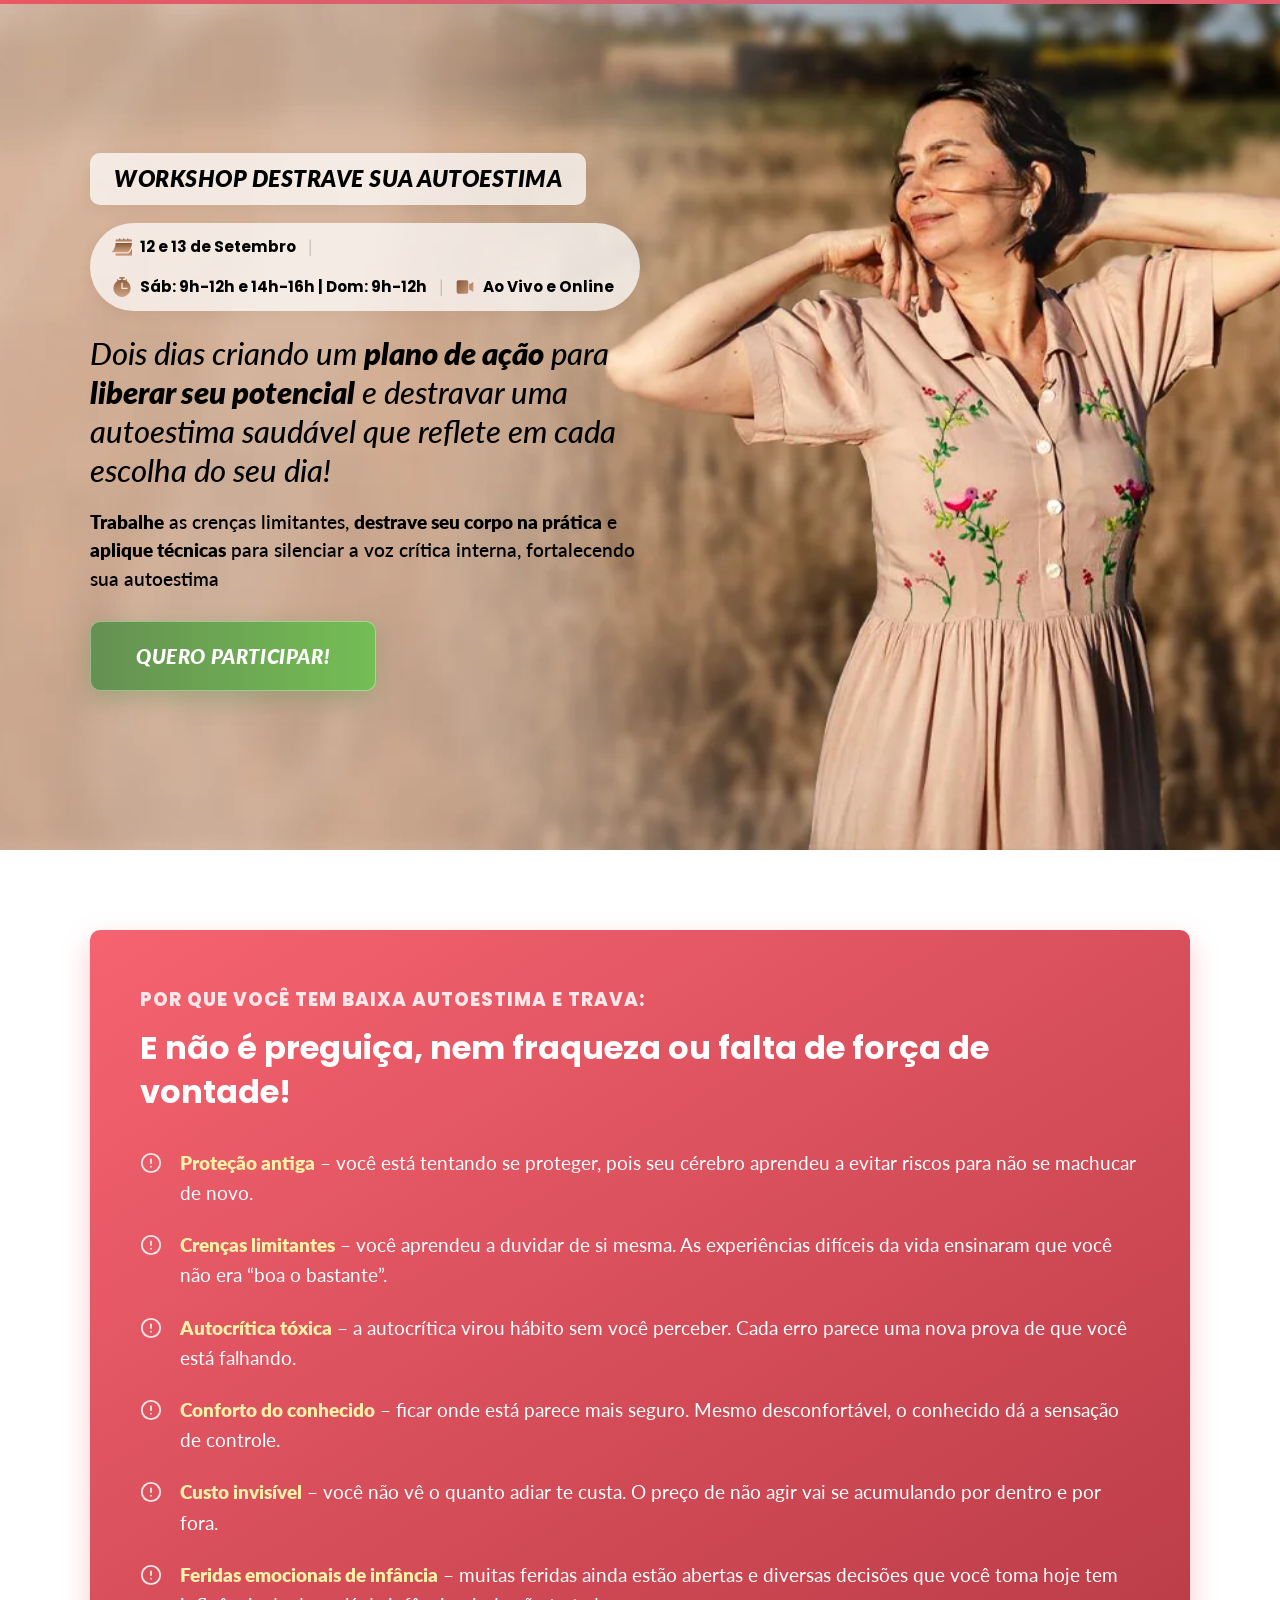
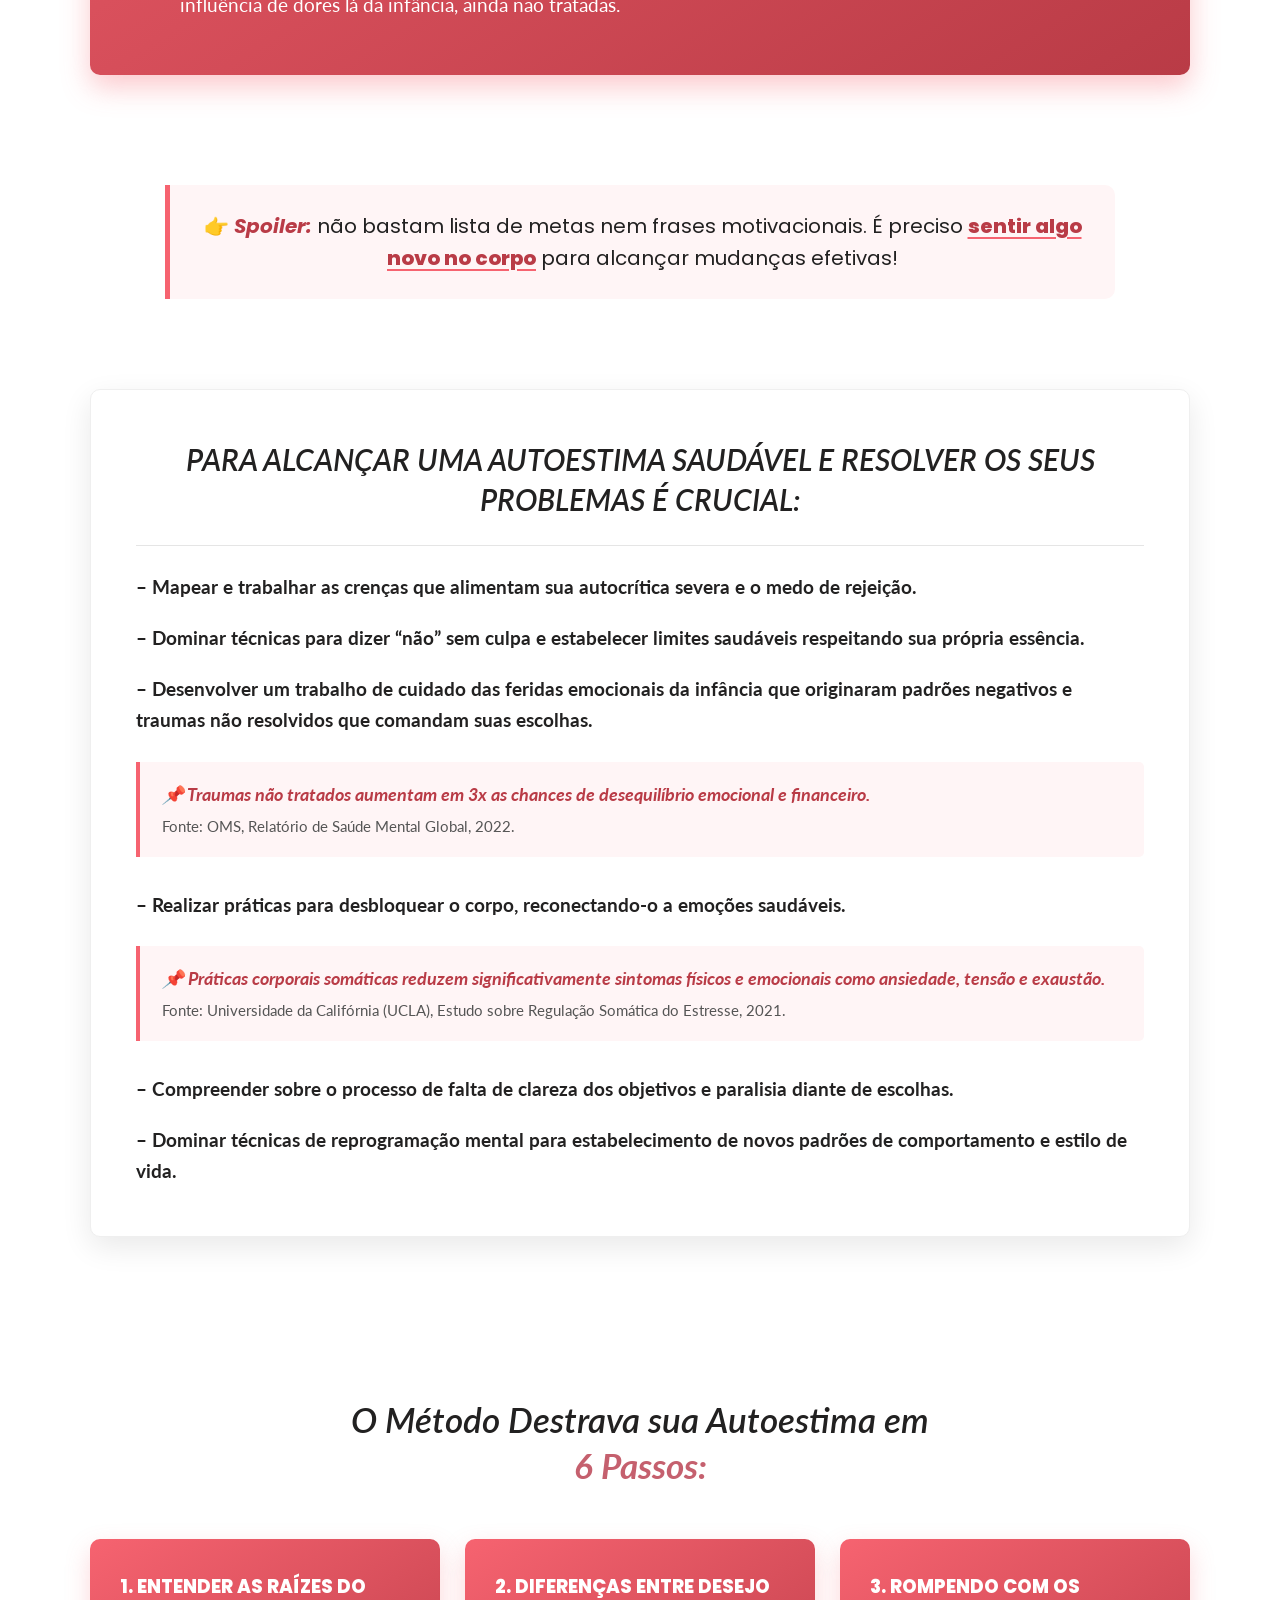
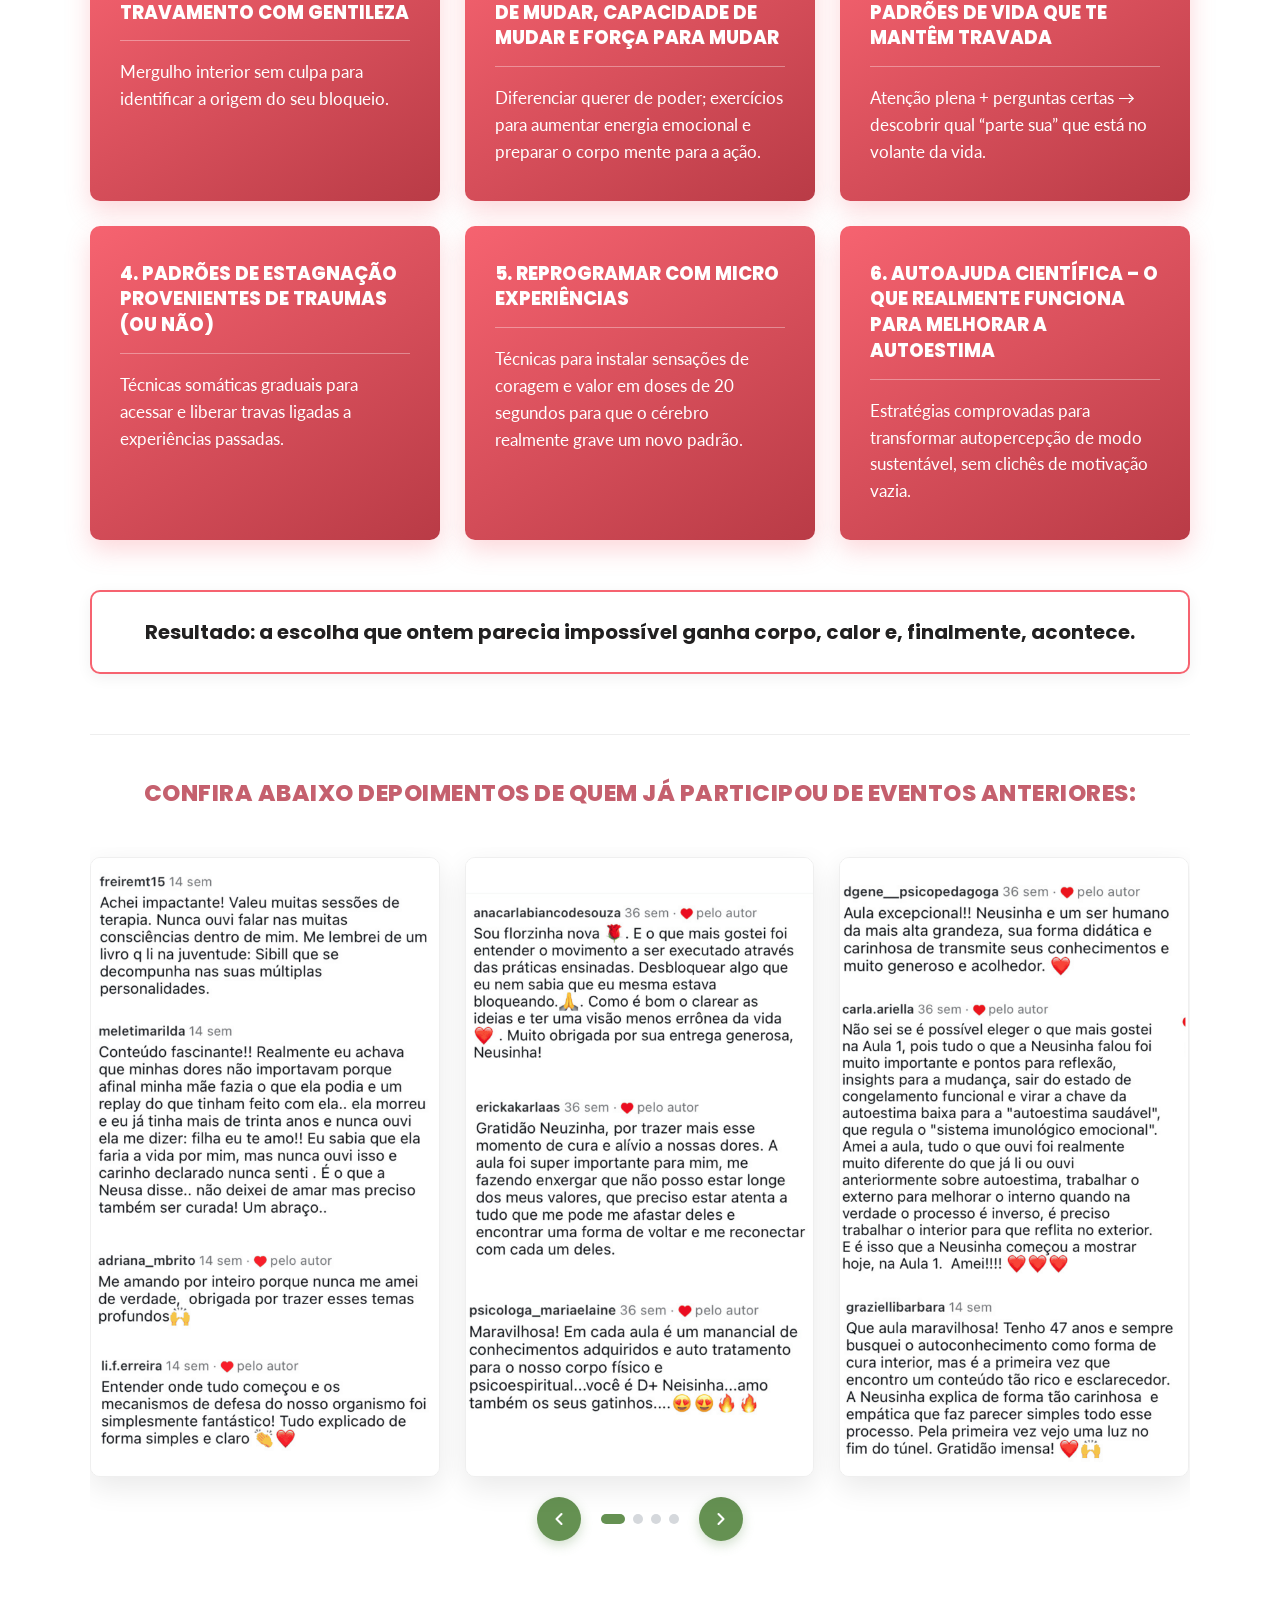
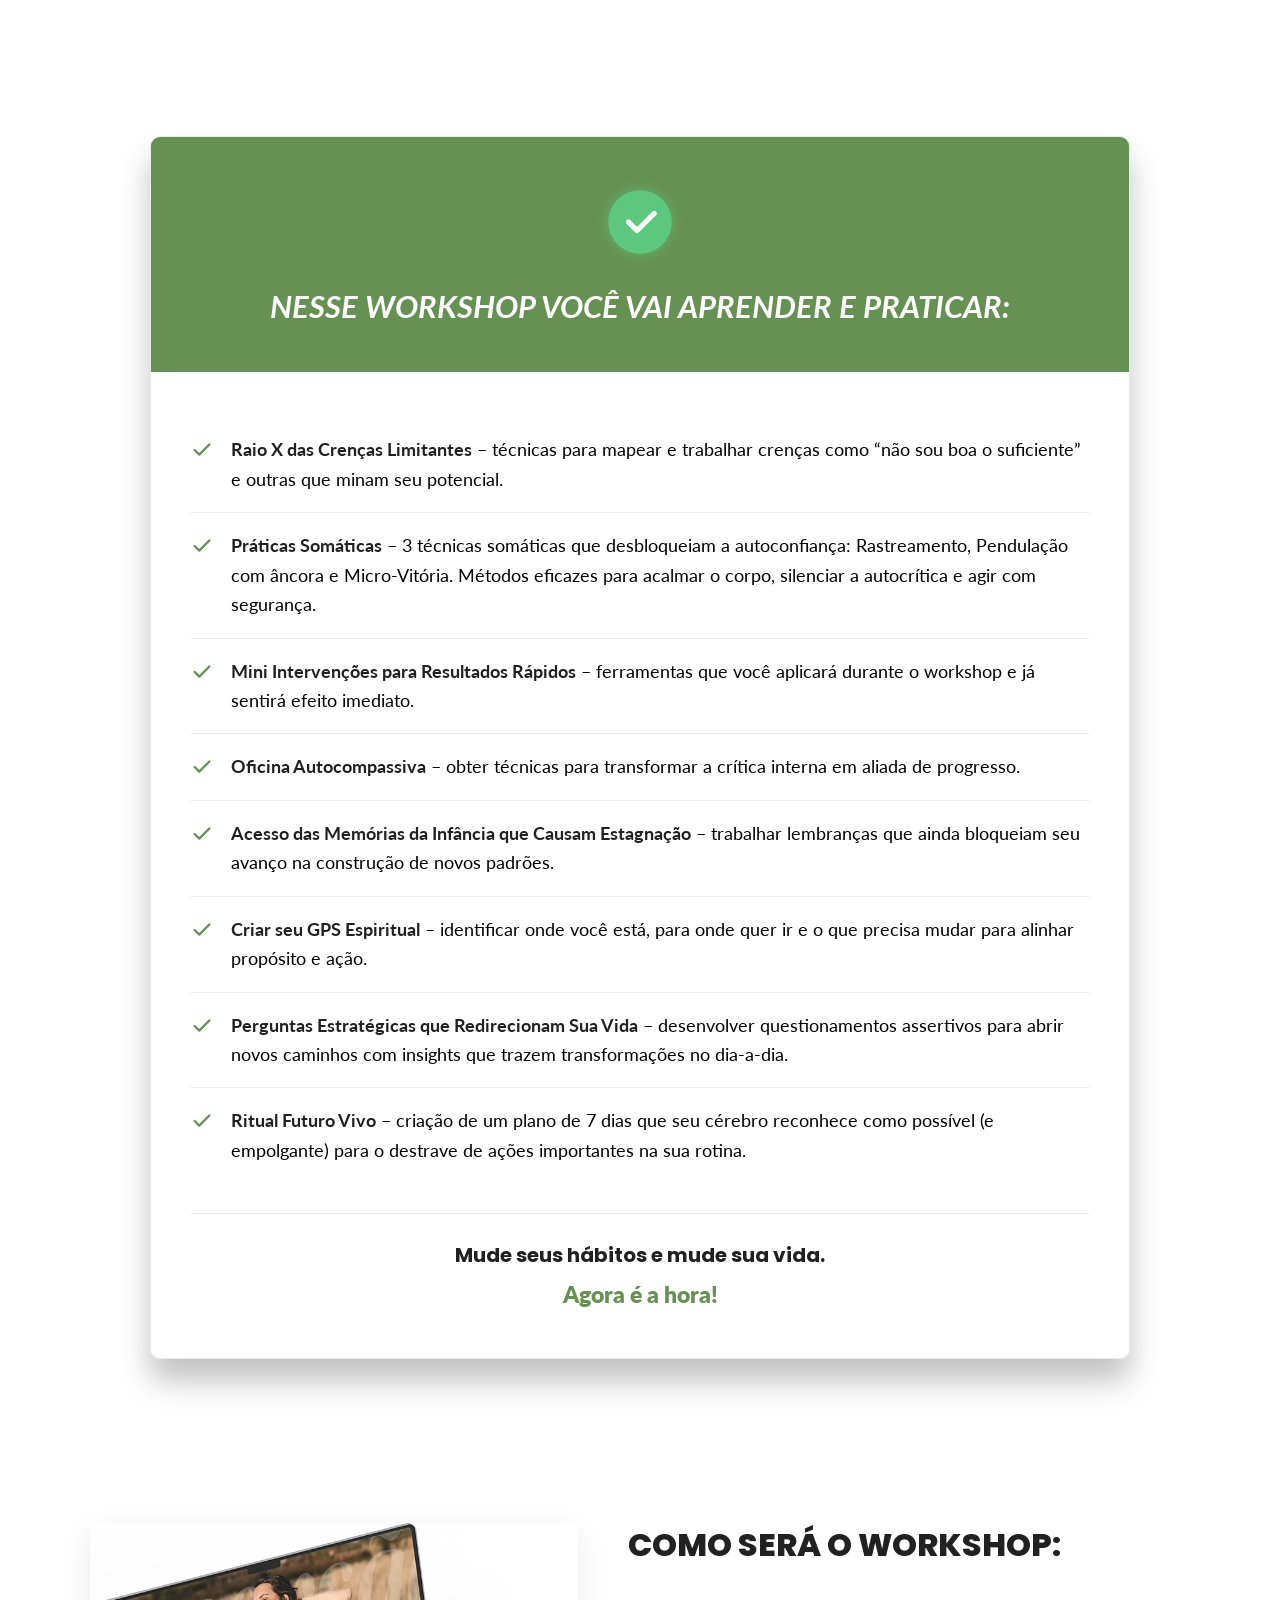
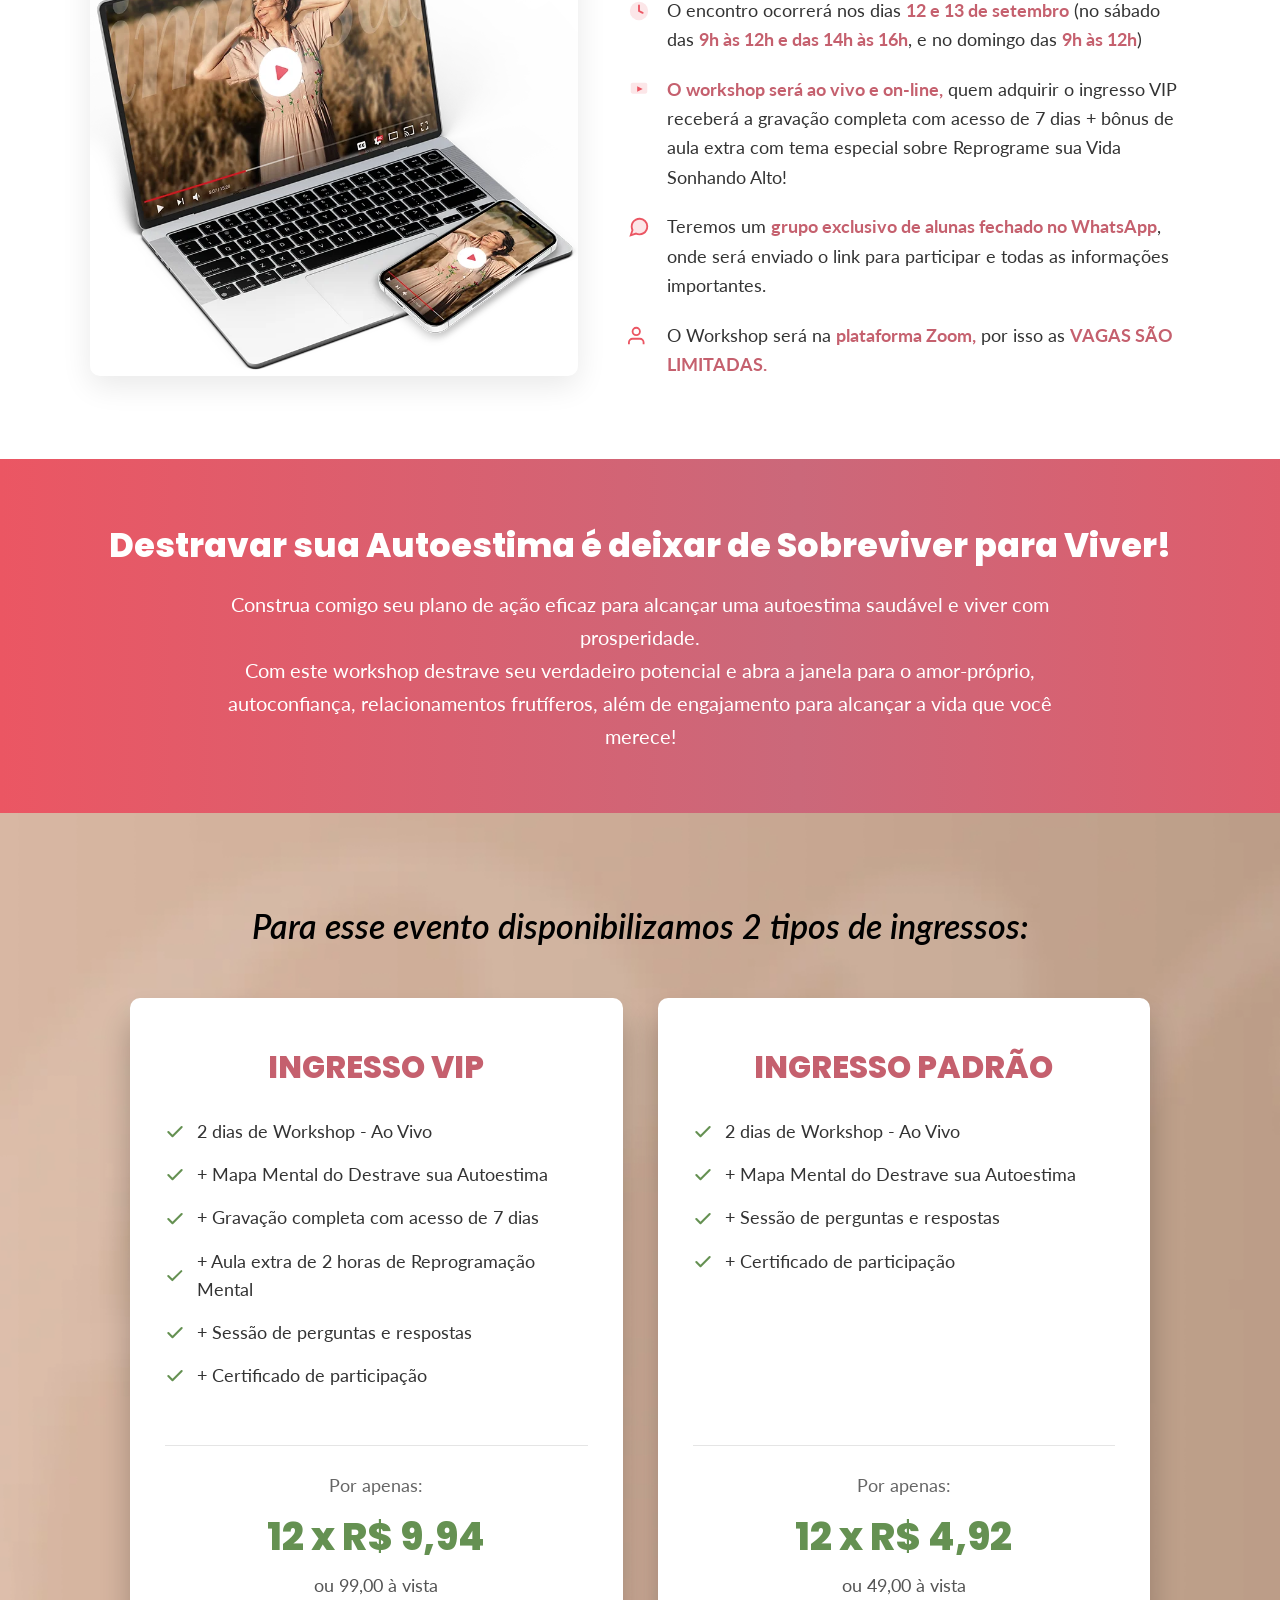
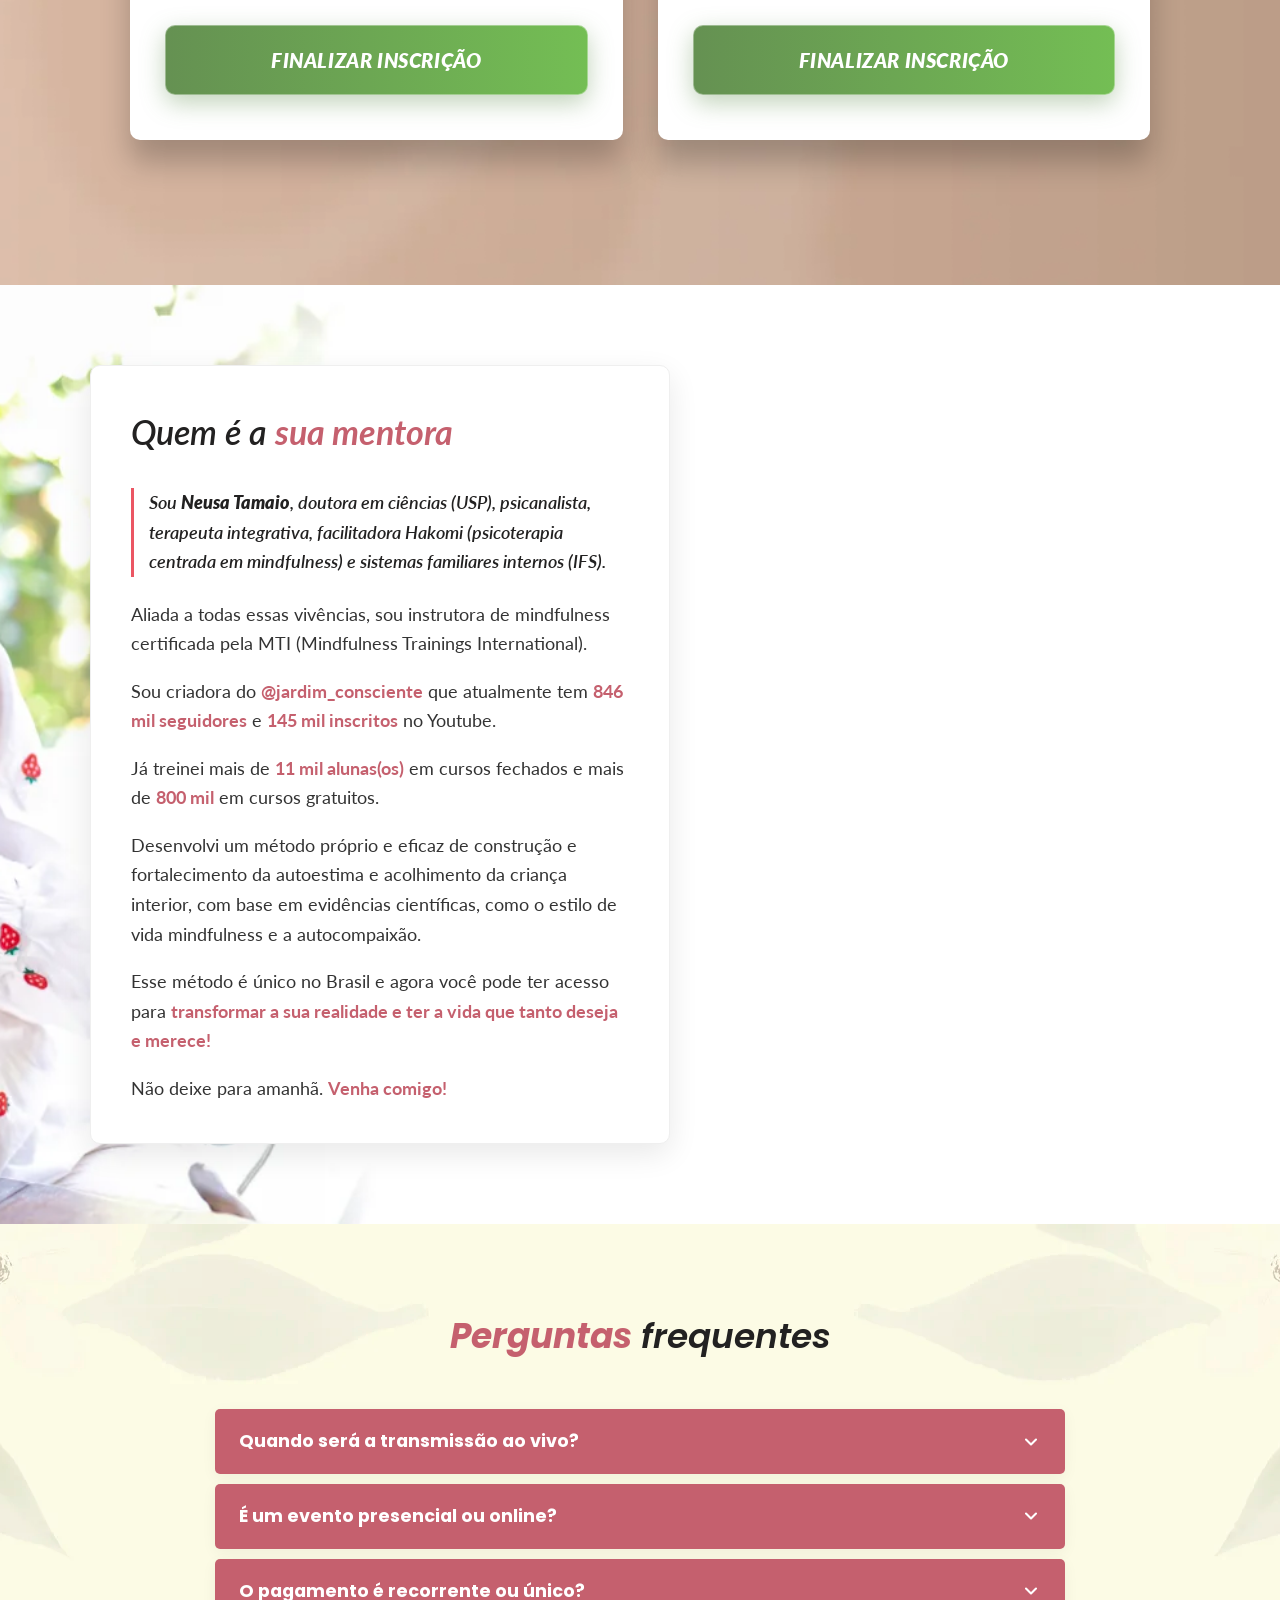
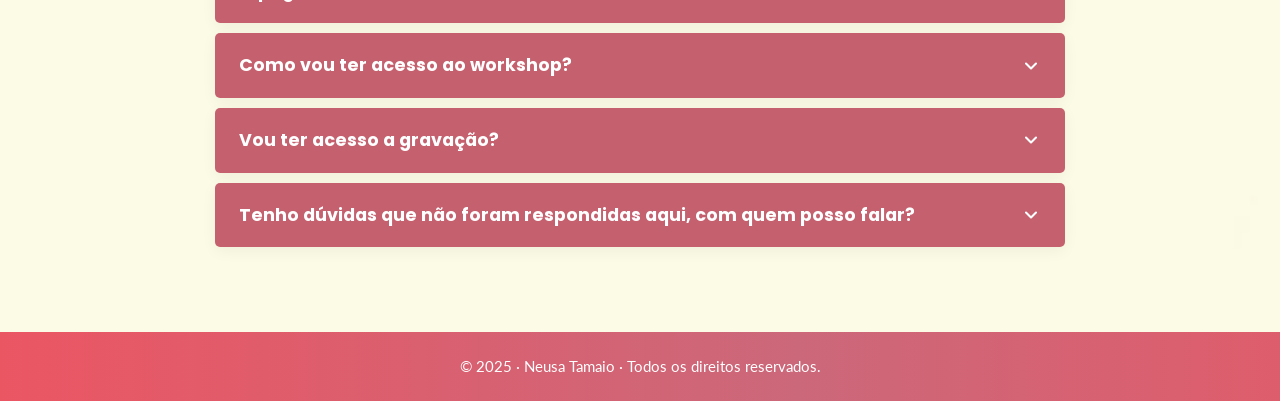
==== index.html @ 4772cbfc "feat: landing page workshop destrave sua autoestima" ====
<!DOCTYPE html>
<html lang="pt-BR">
<head>
  <meta charset="UTF-8">
  <meta name="viewport" content="width=device-width, initial-scale=1.0">
  <title>Workshop Destrave sua Autoestima</title>
  <meta name="description" content="Trabalhe as crenças limitantes, faça práticas para destravar o corpo e acesse técnicas para silenciar a voz crítica interna, substituindo o “não sou boa o suficiente” pelo seu verdadeiro potencial!">
  <link rel="canonical" href="https://jardimconsciente.com.br/workshop-destrave-sua-autoestima/">
  
  <!-- Open Graph / Facebook -->
  <meta property="og:locale" content="pt_BR">
  <meta property="og:type" content="website">
  <meta property="og:title" content="Workshop Destrave sua Autoestima">
  <meta property="og:description" content="Trabalhe as crenças limitantes, faça práticas para destravar o corpo e acesse técnicas para silenciar a voz crítica interna, substituindo o “não sou boa o suficiente” pelo seu verdadeiro potencial!">
  <meta property="og:image" content="images/LOGO-IMERSAO-CRIANCA-INTERIOR-EDUZZ-1920-x-1080-px.png">
  <meta property="og:url" content="https://jardimconsciente.com.br/workshop-destrave-sua-autoestima/">
  <meta property="og:site_name" content="Jardim Consciente">

  <!-- Favicon -->
  <link rel="icon" href="images/fav-jardim-consciente.png" sizes="32x32">
  <link rel="apple-touch-icon" href="images/fav-jardim-consciente.png">

  <!-- Google Fonts -->
  <link rel="preconnect" href="https://fonts.googleapis.com">
  <link rel="preconnect" href="https://fonts.gstatic.com" crossorigin>
  <link href="https://fonts.googleapis.com/css2?family=Lato:ital,wght@0,300;0,400;0,700;0,900;1,400;1,600;1,700;1,800&family=Poppins:ital,wght@0,400;0,500;0,600;0,700;0,800;1,600;1,700&display=swap" rel="stylesheet">

  <!-- Stylesheet -->
  <link rel="stylesheet" href="css/style.css">
</head>
<body>

  <!-- =========================================================================
       SECTION 1: HERO SECTION
       ========================================================================= -->
  <header class="hero-section" id="topo">
    <div class="container">
      <div class="hero-content">
        <!-- Tag Box Top -->
        <div class="hero-tag-box">
          <h2 class="hero-tag-text">WORKSHOP DESTRAVE SUA AUTOESTIMA</h2>
        </div>
        
        <!-- Date / Time / Live Capsule -->
        <div class="hero-meta-capsule">
          <div class="hero-meta-item">
            <span class="meta-icon" aria-hidden="true">
              <svg xmlns="http://www.w3.org/2000/svg" width="20" height="20" viewBox="0 0 113 100" fill="none"><path d="M3.65578 79.8758H89.6783C90.4498 79.8758 91.1955 79.6059 91.7869 79.1139C92.6131 78.422 111.461 62.2083 112.61 27.209H20.2234C19.0786 58.9789 1.72093 73.9117 1.54055 74.0607C0.483042 74.9543 0.0939656 76.4139 0.569723 77.7125C1.04219 79.0079 2.27349 79.8758 3.65578 79.8758Z" fill="url(#paint0_linear_hero1)"></path><path d="M109.417 7.44663H92.9586V4.15496C92.9586 2.31162 91.5103 0.863281 89.6669 0.863281C87.8236 0.863281 86.3752 2.31162 86.3752 4.15496V7.44663H69.6974V4.15496C69.6974 2.31162 68.2491 0.863281 66.4057 0.863281C64.5624 0.863281 63.1141 2.31162 63.1141 4.15496V7.44663H46.6557V4.15496C46.6557 2.31162 45.2073 0.863281 43.364 0.863281C41.5207 0.863281 40.0723 2.31162 40.0723 4.15496V7.44663H23.6139C21.7706 7.44663 20.3223 8.89497 20.3223 10.7383V20.6133H112.709V10.7383C112.709 8.89497 111.26 7.44663 109.417 7.44663Z" fill="url(#paint1_linear_hero1)"></path><path d="M96.0027 84.157C94.2154 85.6452 91.9718 86.4554 89.6669 86.4554H20.3223V96.3305C20.3223 98.1499 21.7945 99.6221 23.6139 99.6221H109.417C111.236 99.6221 112.709 98.1499 112.709 96.3305V59.4316C106.362 75.0015 97.5064 82.8984 96.0027 84.157Z" fill="url(#paint2_linear_hero1)"></path><defs><linearGradient id="paint0_linear_hero1" x1="56.4895" y1="27.209" x2="56.4895" y2="79.8758" gradientUnits="userSpaceOnUse"><stop stop-color="#865533"></stop><stop offset="1" stop-color="#D2A383"></stop></linearGradient><linearGradient id="paint1_linear_hero1" x1="66.5155" y1="0.863281" x2="66.5155" y2="20.6133" gradientUnits="userSpaceOnUse"><stop stop-color="#865533"></stop><stop offset="1" stop-color="#D2A383"></stop></linearGradient><linearGradient id="paint2_linear_hero1" x1="66.5155" y1="59.4316" x2="66.5155" y2="99.6221" gradientUnits="userSpaceOnUse"><stop stop-color="#865533"></stop><stop offset="1" stop-color="#D2A383"></stop></linearGradient></defs></svg>
            </span>
            <span>12 e 13 de Setembro</span>
          </div>

          <span class="hero-meta-divider">|</span>

          <div class="hero-meta-item">
            <span class="meta-icon" aria-hidden="true">
              <svg xmlns="http://www.w3.org/2000/svg" width="20" height="20" viewBox="0 0 113 131" fill="none"><path d="M86.3177 26.4651L90.3667 18.7416L82.8107 14.7802L78.7648 22.4972C73.1858 20.0899 67.1406 18.5588 60.8004 18.0827V9.39084H74.5272V0.859375H38.542V9.39084H52.2689V18.0824C45.9286 18.5585 39.8832 20.0899 34.3042 22.4969L30.2586 14.7799L22.7025 18.7413L26.7518 26.4651C10.9069 36.3952 0.369141 54.0095 0.369141 74.0878C0.369141 105.107 25.5154 130.253 56.5346 130.253C87.5539 130.253 112.7 105.107 112.7 74.0878C112.7 54.0093 102.162 36.3952 86.3177 26.4651ZM92.7933 78.3535H52.2689V37.8291H60.8004V69.822H92.7933V78.3535Z" fill="url(#paint0_linear_hero2)"></path><defs><linearGradient id="paint0_linear_hero2" x1="56.5346" y1="0.859375" x2="56.5346" y2="130.253" gradientUnits="userSpaceOnUse"><stop stop-color="#865533"></stop><stop offset="1" stop-color="#D2A383"></stop></linearGradient></defs></svg>
            </span>
            <span>Sáb: 9h-12h e 14h-16h | Dom: 9h-12h</span>
          </div>

          <span class="hero-meta-divider">|</span>

          <div class="hero-meta-item">
            <span class="meta-icon" aria-hidden="true">
              <svg width="20" height="20" viewBox="0 0 24 24" fill="none" xmlns="http://www.w3.org/2000/svg">
                <rect x="2" y="4" width="14" height="16" rx="2" fill="url(#paint_cam)" />
                <polygon points="17 9 22 6 22 18 17 15" fill="url(#paint_cam)" />
                <defs>
                  <linearGradient id="paint_cam" x1="2" y1="4" x2="22" y2="20" gradientUnits="userSpaceOnUse">
                    <stop stop-color="#865533"/>
                    <stop offset="1" stop-color="#D2A383"/>
                  </linearGradient>
                </defs>
              </svg>
            </span>
            <span>Ao Vivo e Online</span>
          </div>
        </div>

        <!-- Headline -->
        <h1 class="hero-headline">
          <em>Dois dias criando um <strong>plano de ação</strong> para <strong>liberar seu potencial</strong> e destravar uma autoestima saudável que reflete em cada escolha do seu dia!</em>
        </h1>

        <!-- Subheadline -->
        <p class="hero-subheadline">
          <strong>Trabalhe</strong> as crenças limitantes, <strong>destrave seu corpo na prática</strong> e <strong>aplique técnicas</strong> para silenciar a voz crítica interna, fortalecendo sua autoestima
        </p>

        <!-- CTA Button -->
        <div class="hero-cta-wrapper">
          <a href="#comprar" class="btn-grad btn-pulse">QUERO PARTICIPAR!</a>
        </div>
      </div>
    </div>
  </header>

  <main>
    <!-- =========================================================================
         SECTION 2: POR QUE VOCÊ TEM BAIXA AUTOESTIMA E TRAVA
         ========================================================================= -->
    <section class="section-reasons">
      <div class="container">
        <div class="reasons-box">
          <div class="reasons-tag">POR QUE VOCÊ TEM BAIXA AUTOESTIMA E TRAVA:</div>
          <h2 class="reasons-title">E não é preguiça, nem fraqueza ou falta de força de vontade!</h2>
          
          <ul class="reasons-list">
            <li class="reasons-item">
              <span class="item-icon" aria-hidden="true">
                <svg width="22" height="22" viewBox="0 0 24 24" fill="none" xmlns="http://www.w3.org/2000/svg">
                  <circle cx="12" cy="12" r="10" stroke="#FFE6E9" stroke-width="2"/>
                  <path d="M12 8V12M12 16H12.01" stroke="#FFE6E9" stroke-width="2" stroke-linecap="round"/>
                </svg>
              </span>
              <p><strong>Proteção antiga</strong> – você está tentando se proteger, pois seu cérebro aprendeu a evitar riscos para não se machucar de novo.</p>
            </li>
            <li class="reasons-item">
              <span class="item-icon" aria-hidden="true">
                <svg width="22" height="22" viewBox="0 0 24 24" fill="none" xmlns="http://www.w3.org/2000/svg">
                  <circle cx="12" cy="12" r="10" stroke="#FFE6E9" stroke-width="2"/>
                  <path d="M12 8V12M12 16H12.01" stroke="#FFE6E9" stroke-width="2" stroke-linecap="round"/>
                </svg>
              </span>
              <p><strong>Crenças limitantes</strong> – você aprendeu a duvidar de si mesma. As experiências difíceis da vida ensinaram que você não era “boa o bastante”.</p>
            </li>
            <li class="reasons-item">
              <span class="item-icon" aria-hidden="true">
                <svg width="22" height="22" viewBox="0 0 24 24" fill="none" xmlns="http://www.w3.org/2000/svg">
                  <circle cx="12" cy="12" r="10" stroke="#FFE6E9" stroke-width="2"/>
                  <path d="M12 8V12M12 16H12.01" stroke="#FFE6E9" stroke-width="2" stroke-linecap="round"/>
                </svg>
              </span>
              <p><strong>Autocrítica tóxica</strong> – a autocrítica virou hábito sem você perceber. Cada erro parece uma nova prova de que você está falhando.</p>
            </li>
            <li class="reasons-item">
              <span class="item-icon" aria-hidden="true">
                <svg width="22" height="22" viewBox="0 0 24 24" fill="none" xmlns="http://www.w3.org/2000/svg">
                  <circle cx="12" cy="12" r="10" stroke="#FFE6E9" stroke-width="2"/>
                  <path d="M12 8V12M12 16H12.01" stroke="#FFE6E9" stroke-width="2" stroke-linecap="round"/>
                </svg>
              </span>
              <p><strong>Conforto do conhecido</strong> – ficar onde está parece mais seguro. Mesmo desconfortável, o conhecido dá a sensação de controle.</p>
            </li>
            <li class="reasons-item">
              <span class="item-icon" aria-hidden="true">
                <svg width="22" height="22" viewBox="0 0 24 24" fill="none" xmlns="http://www.w3.org/2000/svg">
                  <circle cx="12" cy="12" r="10" stroke="#FFE6E9" stroke-width="2"/>
                  <path d="M12 8V12M12 16H12.01" stroke="#FFE6E9" stroke-width="2" stroke-linecap="round"/>
                </svg>
              </span>
              <p><strong>Custo invisível</strong> – você não vê o quanto adiar te custa. O preço de não agir vai se acumulando por dentro e por fora.</p>
            </li>
            <li class="reasons-item">
              <span class="item-icon" aria-hidden="true">
                <svg width="22" height="22" viewBox="0 0 24 24" fill="none" xmlns="http://www.w3.org/2000/svg">
                  <circle cx="12" cy="12" r="10" stroke="#FFE6E9" stroke-width="2"/>
                  <path d="M12 8V12M12 16H12.01" stroke="#FFE6E9" stroke-width="2" stroke-linecap="round"/>
                </svg>
              </span>
              <p><strong>Feridas emocionais de infância</strong> – muitas feridas ainda estão abertas e diversas decisões que você toma hoje tem influência de dores lá da infância, ainda não tratadas.</p>
            </li>
          </ul>
        </div>
      </div>
    </section>

    <!-- =========================================================================
         SECTION 3: SPOILER
         ========================================================================= -->
    <section class="section-spoiler">
      <div class="container">
        <div class="spoiler-box">
          <p class="spoiler-text">
            👉 <em>Spoiler:</em> não bastam lista de metas nem frases motivacionais. É preciso <strong>sentir algo novo no corpo</strong> para alcançar mudanças efetivas!
          </p>
        </div>
      </div>
    </section>

    <!-- =========================================================================
         SECTION 4: CRUCIAL PARA ALCANÇAR AUTOESTIMA SAUDÁVEL
         ========================================================================= -->
    <section class="section-crucial">
      <div class="container">
        <div class="crucial-box">
          <h2 class="crucial-title">PARA ALCANÇAR UMA AUTOESTIMA SAUDÁVEL E RESOLVER OS SEUS PROBLEMAS É CRUCIAL:</h2>
          <div class="divider"></div>

          <div class="crucial-content">
            <p><strong>– Mapear e trabalhar as crenças que alimentam sua autocrítica severa e o medo de rejeição.</strong></p>
            
            <p><strong>– Dominar técnicas para dizer “não” sem culpa e estabelecer limites saudáveis respeitando sua própria essência.</strong></p>
            
            <p><strong>– Desenvolver um trabalho de cuidado das feridas emocionais da infância que originaram padrões negativos e traumas não resolvidos que comandam suas escolhas.</strong></p>
            
            <div class="citation-card">
              <div class="quote">📌 Traumas não tratados aumentam em 3x as chances de desequilíbrio emocional e financeiro.</div>
              <div class="source">Fonte: OMS, Relatório de Saúde Mental Global, 2022.</div>
            </div>

            <p><strong>– Realizar práticas para desbloquear o corpo, reconectando-o a emoções saudáveis.</strong></p>
            
            <div class="citation-card">
              <div class="quote">📌 Práticas corporais somáticas reduzem significativamente sintomas físicos e emocionais como ansiedade, tensão e exaustão.</div>
              <div class="source">Fonte: Universidade da Califórnia (UCLA), Estudo sobre Regulação Somática do Estresse, 2021.</div>
            </div>

            <p><strong>– Compreender sobre o processo de falta de clareza dos objetivos e paralisia diante de escolhas.</strong></p>
            
            <p><strong>– Dominar técnicas de reprogramação mental para estabelecimento de novos padrões de comportamento e estilo de vida.</strong></p>
          </div>
        </div>
      </div>
    </section>

    <!-- =========================================================================
         SECTION 5: O MÉTODO EM 6 PASSOS & DEPOIMENTOS
         ========================================================================= -->
    <section class="section-method" id="metodo">
      <div class="container">
        <div class="section-header-centered">
          <h2 class="method-title">O Método Destrava sua Autoestima em <br><span>6 Passos:</span></h2>
        </div>

        <div class="steps-grid">
          <!-- Passo 1 -->
          <div class="step-card">
            <h3 class="step-card-title">1. ENTENDER AS RAÍZES DO TRAVAMENTO COM GENTILEZA</h3>
            <div class="step-card-divider"></div>
            <p class="step-card-desc">Mergulho interior sem culpa para identificar a origem do seu bloqueio.</p>
          </div>

          <!-- Passo 2 -->
          <div class="step-card">
            <h3 class="step-card-title">2. DIFERENÇAS ENTRE DESEJO DE MUDAR, CAPACIDADE DE MUDAR E FORÇA PARA MUDAR</h3>
            <div class="step-card-divider"></div>
            <p class="step-card-desc">Diferenciar querer de poder; exercícios para aumentar energia emocional e preparar o corpo mente para a ação.</p>
          </div>

          <!-- Passo 3 -->
          <div class="step-card">
            <h3 class="step-card-title">3. ROMPENDO COM OS PADRÕES DE VIDA QUE TE MANTÊM TRAVADA</h3>
            <div class="step-card-divider"></div>
            <p class="step-card-desc">Atenção plena + perguntas certas → descobrir qual “parte sua” que está no volante da vida.</p>
          </div>

          <!-- Passo 4 -->
          <div class="step-card">
            <h3 class="step-card-title">4. PADRÕES DE ESTAGNAÇÃO PROVENIENTES DE TRAUMAS (OU NÃO)</h3>
            <div class="step-card-divider"></div>
            <p class="step-card-desc">Técnicas somáticas graduais para acessar e liberar travas ligadas a experiências passadas.</p>
          </div>

          <!-- Passo 5 -->
          <div class="step-card">
            <h3 class="step-card-title">5. REPROGRAMAR COM MICRO EXPERIÊNCIAS</h3>
            <div class="step-card-divider"></div>
            <p class="step-card-desc">Técnicas para instalar sensações de coragem e valor em doses de 20 segundos para que o cérebro realmente grave um novo padrão.</p>
          </div>

          <!-- Passo 6 -->
          <div class="step-card">
            <h3 class="step-card-title">6. AUTOAJUDA CIENTÍFICA – O QUE REALMENTE FUNCIONA PARA MELHORAR A AUTOESTIMA</h3>
            <div class="step-card-divider"></div>
            <p class="step-card-desc">Estratégias comprovadas para transformar autopercepção de modo sustentável, sem clichês de motivação vazia.</p>
          </div>
        </div>

        <div class="method-result-box">
          Resultado: a escolha que ontem parecia impossível ganha corpo, calor e, finalmente, acontece.
        </div>

        <!-- Carrossel de Depoimentos -->
        <div class="testimonials-wrapper">
          <h3 class="testimonials-title">CONFIRA ABAIXO DEPOIMENTOS DE QUEM JÁ PARTICIPOU DE EVENTOS ANTERIORES:</h3>
          
          <div class="carousel-container">
            <div class="carousel-track">
              <div class="carousel-slide">
                <img src="images/5.png" alt="Depoimento 1" loading="lazy">
              </div>
              <div class="carousel-slide">
                <img src="images/2.png" alt="Depoimento 2" loading="lazy">
              </div>
              <div class="carousel-slide">
                <img src="images/4.png" alt="Depoimento 3" loading="lazy">
              </div>
              <div class="carousel-slide">
                <img src="images/1.png" alt="Depoimento 4" loading="lazy">
              </div>
              <div class="carousel-slide">
                <img src="images/6.png" alt="Depoimento 5" loading="lazy">
              </div>
              <div class="carousel-slide">
                <img src="images/3.png" alt="Depoimento 6" loading="lazy">
              </div>
            </div>

            <div class="carousel-controls">
              <button class="carousel-btn carousel-btn-prev" aria-label="Anterior">
                <svg width="20" height="20" viewBox="0 0 24 24" fill="none" stroke="currentColor" stroke-width="2.5" stroke-linecap="round" stroke-linejoin="round"><polyline points="15 18 9 12 15 6"></polyline></svg>
              </button>
              <div class="carousel-dots"></div>
              <button class="carousel-btn carousel-btn-next" aria-label="Próximo">
                <svg width="20" height="20" viewBox="0 0 24 24" fill="none" stroke="currentColor" stroke-width="2.5" stroke-linecap="round" stroke-linejoin="round"><polyline points="9 18 15 12 9 6"></polyline></svg>
              </button>
            </div>
          </div>
        </div>
      </div>
    </section>

    <!-- =========================================================================
         SECTION 6: NESSE WORKSHOP VOCÊ VAI APRENDER E PRATICAR (GREEN HEADER & WHITE BODY)
         ========================================================================= -->
    <section class="section-learn">
      <div class="container">
        <div class="learn-wrapper">
          <div class="learn-header-green">
            <div class="learn-icon-top">
              <img src="images/svgexport-1-3.svg" alt="Ícone Floral" width="90" height="90">
            </div>
            <h2 class="learn-title">NESSE WORKSHOP VOCÊ VAI APRENDER E PRATICAR:</h2>
          </div>

          <div class="learn-body">
            <ul class="learn-list">
              <li class="learn-item">
                <span class="item-icon" aria-hidden="true">
                  <svg width="22" height="22" viewBox="0 0 24 24" fill="none" xmlns="http://www.w3.org/2000/svg">
                    <path d="M20 6L9 17L4 12" stroke="#659152" stroke-width="2.5" stroke-linecap="round" stroke-linejoin="round"/>
                  </svg>
                </span>
                <p><strong>Raio X das Crenças Limitantes</strong> – técnicas para mapear e trabalhar crenças como “não sou boa o suficiente” e outras que minam seu potencial.</p>
              </li>
              <li class="learn-item">
                <span class="item-icon" aria-hidden="true">
                  <svg width="22" height="22" viewBox="0 0 24 24" fill="none" xmlns="http://www.w3.org/2000/svg">
                    <path d="M20 6L9 17L4 12" stroke="#659152" stroke-width="2.5" stroke-linecap="round" stroke-linejoin="round"/>
                  </svg>
                </span>
                <p><strong>Práticas Somáticas</strong> – 3 técnicas somáticas que desbloqueiam a autoconfiança: Rastreamento, Pendulação com âncora e Micro-Vitória. Métodos eficazes para acalmar o corpo, silenciar a autocrítica e agir com segurança.</p>
              </li>
              <li class="learn-item">
                <span class="item-icon" aria-hidden="true">
                  <svg width="22" height="22" viewBox="0 0 24 24" fill="none" xmlns="http://www.w3.org/2000/svg">
                    <path d="M20 6L9 17L4 12" stroke="#659152" stroke-width="2.5" stroke-linecap="round" stroke-linejoin="round"/>
                  </svg>
                </span>
                <p><strong>Mini Intervenções para Resultados Rápidos</strong> – ferramentas que você aplicará durante o workshop e já sentirá efeito imediato.</p>
              </li>
              <li class="learn-item">
                <span class="item-icon" aria-hidden="true">
                  <svg width="22" height="22" viewBox="0 0 24 24" fill="none" xmlns="http://www.w3.org/2000/svg">
                    <path d="M20 6L9 17L4 12" stroke="#659152" stroke-width="2.5" stroke-linecap="round" stroke-linejoin="round"/>
                  </svg>
                </span>
                <p><strong>Oficina Autocompassiva</strong> – obter técnicas para transformar a crítica interna em aliada de progresso.</p>
              </li>
              <li class="learn-item">
                <span class="item-icon" aria-hidden="true">
                  <svg width="22" height="22" viewBox="0 0 24 24" fill="none" xmlns="http://www.w3.org/2000/svg">
                    <path d="M20 6L9 17L4 12" stroke="#659152" stroke-width="2.5" stroke-linecap="round" stroke-linejoin="round"/>
                  </svg>
                </span>
                <p><strong>Acesso das Memórias da Infância que Causam Estagnação</strong> – trabalhar lembranças que ainda bloqueiam seu avanço na construção de novos padrões.</p>
              </li>
              <li class="learn-item">
                <span class="item-icon" aria-hidden="true">
                  <svg width="22" height="22" viewBox="0 0 24 24" fill="none" xmlns="http://www.w3.org/2000/svg">
                    <path d="M20 6L9 17L4 12" stroke="#659152" stroke-width="2.5" stroke-linecap="round" stroke-linejoin="round"/>
                  </svg>
                </span>
                <p><strong>Criar seu GPS Espiritual</strong> – identificar onde você está, para onde quer ir e o que precisa mudar para alinhar propósito e ação.</p>
              </li>
              <li class="learn-item">
                <span class="item-icon" aria-hidden="true">
                  <svg width="22" height="22" viewBox="0 0 24 24" fill="none" xmlns="http://www.w3.org/2000/svg">
                    <path d="M20 6L9 17L4 12" stroke="#659152" stroke-width="2.5" stroke-linecap="round" stroke-linejoin="round"/>
                  </svg>
                </span>
                <p><strong>Perguntas Estratégicas que Redirecionam Sua Vida</strong> – desenvolver questionamentos assertivos para abrir novos caminhos com insights que trazem transformações no dia-a-dia.</p>
              </li>
              <li class="learn-item">
                <span class="item-icon" aria-hidden="true">
                  <svg width="22" height="22" viewBox="0 0 24 24" fill="none" xmlns="http://www.w3.org/2000/svg">
                    <path d="M20 6L9 17L4 12" stroke="#659152" stroke-width="2.5" stroke-linecap="round" stroke-linejoin="round"/>
                  </svg>
                </span>
                <p><strong>Ritual Futuro Vivo</strong> – criação de um plano de 7 dias que seu cérebro reconhece como possível (e empolgante) para o destrave de ações importantes na sua rotina.</p>
              </li>
            </ul>

            <div class="learn-footer">
              <p class="learn-footer-text">Mude seus hábitos e mude sua vida.</p>
              <p class="learn-footer-cta">Agora é a hora!</p>
            </div>
          </div>
        </div>
      </div>
    </section>

    <!-- =========================================================================
         SECTION 7: COMO SERÁ O WORKSHOP
         ========================================================================= -->
    <section class="section-format" id="importante">
      <div class="container">
        <div class="format-grid">
          <div class="format-image-wrapper">
            <img src="images/1507204-copy.webp" alt="Workshop Destrave sua Autoestima" loading="lazy">
          </div>

          <div class="format-content">
            <h2 class="format-title">COMO SERÁ O WORKSHOP:</h2>

            <ul class="format-list">
              <li class="format-item">
                <span class="item-icon" aria-hidden="true">
                  <svg width="22" height="22" viewBox="0 0 24 24" fill="none" xmlns="http://www.w3.org/2000/svg">
                    <circle cx="12" cy="12" r="10" fill="#EB5663" fill-opacity="0.15"/>
                    <path d="M12 6V12L16 14" stroke="#EB5663" stroke-width="2" stroke-linecap="round"/>
                  </svg>
                </span>
                <p>O encontro ocorrerá nos dias <span class="color1">12 e 13 de setembro</span> (no sábado das <span class="color1">9h às 12h e das 14h às 16h</span>, e no domingo das <span class="color1">9h às 12h</span>)</p>
              </li>
              <li class="format-item">
                <span class="item-icon" aria-hidden="true">
                  <svg width="22" height="22" viewBox="0 0 24 24" fill="none" xmlns="http://www.w3.org/2000/svg">
                    <rect x="3" y="4" width="18" height="12" rx="2" fill="#EB5663" fill-opacity="0.15"/>
                    <polygon points="10 8 16 11 10 14" fill="#EB5663"/>
                  </svg>
                </span>
                <p><span class="color1">O workshop será ao vivo e on-line,</span> quem adquirir o ingresso VIP receberá a gravação completa com acesso de 7 dias + bônus de aula extra com tema especial sobre Reprograme sua Vida Sonhando Alto!</p>
              </li>
              <li class="format-item">
                <span class="item-icon" aria-hidden="true">
                  <svg width="22" height="22" viewBox="0 0 24 24" fill="none" xmlns="http://www.w3.org/2000/svg">
                    <path d="M21 11.5a8.38 8.38 0 0 1-.9 3.8 8.5 8.5 0 0 1-7.6 4.7 8.38 8.38 0 0 1-3.8-.9L3 21l1.9-5.7a8.38 8.38 0 0 1-.9-3.8 8.5 8.5 0 0 1 4.7-7.6 8.38 8.38 0 0 1 3.8-.9h.5a8.48 8.48 0 0 1 8 8v.5z" stroke="#EB5663" stroke-width="2" fill="#EB5663" fill-opacity="0.15"/>
                  </svg>
                </span>
                <p>Teremos um <span class="color1">grupo exclusivo de alunas fechado no WhatsApp</span>, onde será enviado o link para participar e todas as informações importantes.</p>
              </li>
              <li class="format-item">
                <span class="item-icon" aria-hidden="true">
                  <svg width="22" height="22" viewBox="0 0 24 24" fill="none" xmlns="http://www.w3.org/2000/svg">
                    <path d="M17 21v-2a4 4 0 0 0-4-4H5a4 4 0 0 0-4 4v2" stroke="#EB5663" stroke-width="2"/>
                    <circle cx="9" cy="7" r="4" stroke="#EB5663" stroke-width="2"/>
                  </svg>
                </span>
                <p>O Workshop será na <span class="color1">plataforma Zoom,</span> por isso as <span class="color1">VAGAS SÃO LIMITADAS.</span></p>
              </li>
            </ul>
          </div>
        </div>
      </div>
    </section>

    <!-- =========================================================================
         SECTION 8: BANNER BORDÔ (VIBRANT PINK GRADIENT)
         ========================================================================= -->
    <section class="section-banner-viver">
      <div class="container">
        <h2 class="banner-viver-title">Destravar sua Autoestima é deixar de Sobreviver para Viver!</h2>
        <p class="banner-viver-desc">
          Construa comigo seu plano de ação eficaz para alcançar uma autoestima saudável e viver com prosperidade.<br>
          Com este workshop destrave seu verdadeiro potencial e abra a janela para o amor-próprio, autoconfiança, relacionamentos frutíferos, além de engajamento para alcançar a vida que você merece!
        </p>
      </div>
    </section>

    <!-- =========================================================================
         SECTION 9: OFERTA & INGRESSOS (WARM TERRACOTTA BG & WHITE CARDS)
         ========================================================================= -->
    <section class="section-pricing" id="comprar">
      <div class="container">
        <h2 class="pricing-heading">Para esse evento disponibilizamos 2 tipos de ingressos:</h2>

        <div class="pricing-grid">
          <!-- Card VIP -->
          <div class="pricing-card">
            <h3 class="pricing-card-title">INGRESSO VIP</h3>

            <ul class="pricing-list">
              <li class="pricing-item">
                <svg width="20" height="20" viewBox="0 0 24 24" fill="none"><path d="M20 6L9 17L4 12" stroke="#659152" stroke-width="2.5" stroke-linecap="round" stroke-linejoin="round"/></svg>
                <span>2 dias de Workshop - Ao Vivo</span>
              </li>
              <li class="pricing-item">
                <svg width="20" height="20" viewBox="0 0 24 24" fill="none"><path d="M20 6L9 17L4 12" stroke="#659152" stroke-width="2.5" stroke-linecap="round" stroke-linejoin="round"/></svg>
                <span>+ Mapa Mental do Destrave sua Autoestima</span>
              </li>
              <li class="pricing-item">
                <svg width="20" height="20" viewBox="0 0 24 24" fill="none"><path d="M20 6L9 17L4 12" stroke="#659152" stroke-width="2.5" stroke-linecap="round" stroke-linejoin="round"/></svg>
                <span>+ Gravação completa com acesso de 7 dias</span>
              </li>
              <li class="pricing-item">
                <svg width="20" height="20" viewBox="0 0 24 24" fill="none"><path d="M20 6L9 17L4 12" stroke="#659152" stroke-width="2.5" stroke-linecap="round" stroke-linejoin="round"/></svg>
                <span>+ Aula extra de 2 horas de Reprogramação Mental</span>
              </li>
              <li class="pricing-item">
                <svg width="20" height="20" viewBox="0 0 24 24" fill="none"><path d="M20 6L9 17L4 12" stroke="#659152" stroke-width="2.5" stroke-linecap="round" stroke-linejoin="round"/></svg>
                <span>+ Sessão de perguntas e respostas</span>
              </li>
              <li class="pricing-item">
                <svg width="20" height="20" viewBox="0 0 24 24" fill="none"><path d="M20 6L9 17L4 12" stroke="#659152" stroke-width="2.5" stroke-linecap="round" stroke-linejoin="round"/></svg>
                <span>+ Certificado de participação</span>
              </li>
            </ul>

            <div class="divider"></div>

            <div class="pricing-price-box">
              <div class="price-prefix">Por apenas:</div>
              <div class="price-installments"><span>12 x R$</span> 9,94</div>
              <div class="price-cash">ou 99,00 à vista</div>
            </div>

            <a href="https://pay.hotmart.com/M107262793S?off=rwlylz44&checkoutMode=10" target="_blank" rel="noopener noreferrer" class="btn-grad btn-pulse">Finalizar inscrição</a>
          </div>

          <!-- Card Padrão -->
          <div class="pricing-card">
            <h3 class="pricing-card-title">INGRESSO PADRÃO</h3>

            <ul class="pricing-list">
              <li class="pricing-item">
                <svg width="20" height="20" viewBox="0 0 24 24" fill="none"><path d="M20 6L9 17L4 12" stroke="#659152" stroke-width="2.5" stroke-linecap="round" stroke-linejoin="round"/></svg>
                <span>2 dias de Workshop - Ao Vivo</span>
              </li>
              <li class="pricing-item">
                <svg width="20" height="20" viewBox="0 0 24 24" fill="none"><path d="M20 6L9 17L4 12" stroke="#659152" stroke-width="2.5" stroke-linecap="round" stroke-linejoin="round"/></svg>
                <span>+ Mapa Mental do Destrave sua Autoestima</span>
              </li>
              <li class="pricing-item">
                <svg width="20" height="20" viewBox="0 0 24 24" fill="none"><path d="M20 6L9 17L4 12" stroke="#659152" stroke-width="2.5" stroke-linecap="round" stroke-linejoin="round"/></svg>
                <span>+ Sessão de perguntas e respostas</span>
              </li>
              <li class="pricing-item">
                <svg width="20" height="20" viewBox="0 0 24 24" fill="none"><path d="M20 6L9 17L4 12" stroke="#659152" stroke-width="2.5" stroke-linecap="round" stroke-linejoin="round"/></svg>
                <span>+ Certificado de participação</span>
              </li>
            </ul>

            <div class="divider"></div>

            <div class="pricing-price-box">
              <div class="price-prefix">Por apenas:</div>
              <div class="price-installments"><span>12 x R$</span> 4,92</div>
              <div class="price-cash">ou 49,00 à vista</div>
            </div>

            <a href="https://pay.hotmart.com/M107262793S?checkoutMode=10" target="_blank" rel="noopener noreferrer" class="btn-grad">Finalizar inscrição</a>
          </div>
        </div>
      </div>
    </section>

    <!-- =========================================================================
         SECTION 10: QUEM É A SUA MENTORA
         ========================================================================= -->
    <section class="section-mentor">
      <div class="container">
        <div class="mentor-content">
          <h2 class="mentor-title">Quem é a <span class="color1">sua mentora</span></h2>
          
          <div class="mentor-quote-box">
            <p class="mentor-quote-text">
              Sou <strong>Neusa Tamaio</strong>, doutora em ciências (USP), psicanalista, terapeuta integrativa, facilitadora Hakomi (psicoterapia centrada em mindfulness) e sistemas familiares internos (IFS).
            </p>
          </div>

          <p class="mentor-desc">
            Aliada a todas essas vivências, sou instrutora de mindfulness certificada pela MTI (Mindfulness Trainings International).
          </p>

          <p class="mentor-desc">
            Sou criadora do <span class="color1">@jardim_consciente</span> que atualmente tem <strong class="color1">846 mil seguidores</strong> e <strong class="color1">145 mil inscritos</strong> no Youtube.
          </p>

          <p class="mentor-desc">
            Já treinei mais de <strong class="color1">11 mil alunas(os)</strong> em cursos fechados e mais de <strong class="color1">800 mil</strong> em cursos gratuitos.
          </p>

          <p class="mentor-desc">
            Desenvolvi um método próprio e eficaz de construção e fortalecimento da autoestima e acolhimento da criança interior, com base em evidências científicas, como o estilo de vida mindfulness e a autocompaixão.
          </p>

          <p class="mentor-desc">
            Esse método é único no Brasil e agora você pode ter acesso para <span class="color1">transformar a sua realidade e ter a vida que tanto deseja e merece!</span>
          </p>

          <p class="mentor-desc">
            Não deixe para amanhã. <span class="color1">Venha comigo!</span>
          </p>
        </div>
      </div>
    </section>

    <!-- =========================================================================
         SECTION 11: PERGUNTAS FREQUENTES (FAQ ACCORDION)
         ========================================================================= -->
    <section class="section-faq">
      <div class="container">
        <h2 class="faq-title"><span>Perguntas</span> frequentes</h2>

        <div class="faq-accordion">
          <!-- Item 1 -->
          <div class="faq-item">
            <div class="faq-header">
              <span class="faq-question">Quando será a transmissão ao vivo?</span>
              <span class="faq-icon" aria-hidden="true">
                <svg width="20" height="20" viewBox="0 0 24 24" fill="none" stroke="currentColor" stroke-width="2.5" stroke-linecap="round" stroke-linejoin="round"><polyline points="6 9 12 15 18 9"></polyline></svg>
              </span>
            </div>
            <div class="faq-body">
              <p>Vai ocorrer nos dias 12 e 13 de setembro, com transmissão no sábado das 9h às 12h e das 14h às 16h, e no domingo das 9h às 12h.</p>
            </div>
          </div>

          <!-- Item 2 -->
          <div class="faq-item">
            <div class="faq-header">
              <span class="faq-question">É um evento presencial ou online?</span>
              <span class="faq-icon" aria-hidden="true">
                <svg width="20" height="20" viewBox="0 0 24 24" fill="none" stroke="currentColor" stroke-width="2.5" stroke-linecap="round" stroke-linejoin="round"><polyline points="6 9 12 15 18 9"></polyline></svg>
              </span>
            </div>
            <div class="faq-body">
              <p>Totalmente online e você poderá assistir do seu celular, computador e qualquer outro meio eletrônico que seja melhor para você.</p>
            </div>
          </div>

          <!-- Item 3 -->
          <div class="faq-item">
            <div class="faq-header">
              <span class="faq-question">O pagamento é recorrente ou único?</span>
              <span class="faq-icon" aria-hidden="true">
                <svg width="20" height="20" viewBox="0 0 24 24" fill="none" stroke="currentColor" stroke-width="2.5" stroke-linecap="round" stroke-linejoin="round"><polyline points="6 9 12 15 18 9"></polyline></svg>
              </span>
            </div>
            <div class="faq-body">
              <p>Não é uma mensalidade o pagamento do ingresso é único.</p>
            </div>
          </div>

          <!-- Item 4 -->
          <div class="faq-item">
            <div class="faq-header">
              <span class="faq-question">Como vou ter acesso ao workshop?</span>
              <span class="faq-icon" aria-hidden="true">
                <svg width="20" height="20" viewBox="0 0 24 24" fill="none" stroke="currentColor" stroke-width="2.5" stroke-linecap="round" stroke-linejoin="round"><polyline points="6 9 12 15 18 9"></polyline></svg>
              </span>
            </div>
            <div class="faq-body">
              <p>Após a sua compra, você receberá orientações para acessar o grupo de aluna(o) e também o login e senha da plataforma Nutror no seu e-mail para assistir os vídeos preparatórios.</p>
            </div>
          </div>

          <!-- Item 5 -->
          <div class="faq-item">
            <div class="faq-header">
              <span class="faq-question">Vou ter acesso a gravação?</span>
              <span class="faq-icon" aria-hidden="true">
                <svg width="20" height="20" viewBox="0 0 24 24" fill="none" stroke="currentColor" stroke-width="2.5" stroke-linecap="round" stroke-linejoin="round"><polyline points="6 9 12 15 18 9"></polyline></svg>
              </span>
            </div>
            <div class="faq-body">
              <p>Se você desejar poderá adquirir o ingresso VIP e ter acesso à gravação que ficará disponível por 7 dias.</p>
            </div>
          </div>

          <!-- Item 6 -->
          <div class="faq-item">
            <div class="faq-header">
              <span class="faq-question">Tenho dúvidas que não foram respondidas aqui, com quem posso falar?</span>
              <span class="faq-icon" aria-hidden="true">
                <svg width="20" height="20" viewBox="0 0 24 24" fill="none" stroke="currentColor" stroke-width="2.5" stroke-linecap="round" stroke-linejoin="round"><polyline points="6 9 12 15 18 9"></polyline></svg>
              </span>
            </div>
            <div class="faq-body">
              <p>Envie uma mensagem para nossa equipe clicando no link a seguir:👇</p>
              <p style="margin-top: 10px;">
                <a href="https://jardimconsciente.com.br/suporte_workshop_autoestima" target="_blank" rel="noopener">https://jardimconsciente.com.br/suporte_workshop_autoestima</a> 
                ou envie um 
                <a href="https://wa.me/5511972358329" target="_blank" rel="noopener">WhatsApp para: Majô – (11) 97235-8329</a>
              </p>
            </div>
          </div>
        </div>
      </div>
    </section>
  </main>

  <!-- =========================================================================
       SECTION 12: FOOTER
       ========================================================================= -->
  <footer class="site-footer">
    <div class="container">
      <p class="footer-text">© 2025 · Neusa Tamaio · Todos os direitos reservados.</p>
    </div>
  </footer>

  <!-- Lightbox Modal -->
  <div class="lightbox-modal" id="lightboxModal" role="dialog" aria-modal="true" aria-label="Visualização de depoimento">
    <button class="lightbox-close" id="lightboxClose" aria-label="Fechar visualização">&times;</button>
    <img src="" alt="Depoimento ampliado" class="lightbox-img" id="lightboxImg">
  </div>

  <!-- JavaScript -->
  <script src="js/main.js"></script>
</body>
</html>
---- css/style.css ----
/* ==========================================================================
   WORKSHOP DESTRAVE SUA AUTOESTIMA - 100% FAITHFUL REPLICA
   Pure Vanilla CSS - Pixel Perfect & High Visual Fidelity
   ========================================================================== */

:root {
  /* Color Palette */
  --bg-white: #FFFFFF;
  --bg-cream: #FDFBE4;
  --bg-light-rose: #FFF5F6;
  --bg-terracotta: #D6B29A;
  
  --color-green-btn-1: #659152;
  --color-green-btn-2: #74BF54;
  --color-primary-pink: #F66370;
  --color-primary-burgundy: #B93B46;
  --color-rose: #C5606E;
  --color-terracotta: #D6B29A;
  
  --text-dark: #222121;
  --text-black: #000000;
  --text-body: #333333;
  --text-muted: #555555;
  --text-white: #FFFFFF;
  
  --card-gradient-pink: linear-gradient(148deg, #F66370 0%, #B93B46 100%);
  --btn-gradient-green: linear-gradient(to right, #659152 0%, #74BF54 51%, #659152 100%);
  --banner-gradient: linear-gradient(90deg, #EB5663 0%, #CB687A 62.32%, #EB5663 124.64%);
  
  /* Typography */
  --font-heading: 'Poppins', Sans-serif;
  --font-body: 'Lato', Sans-serif;
  
  /* Spacing & Borders */
  --container-max-width: 1140px;
  --radius-sm: 5px;
  --radius-md: 10px;
  --radius-lg: 14px;
  --radius-pill: 50px;
  
  /* Shadows */
  --shadow-sm: 0 4px 15px rgba(0, 0, 0, 0.06);
  --shadow-md: 0 10px 30px rgba(0, 0, 0, 0.09);
  --shadow-lg: 0 22px 30px rgba(0, 0, 0, 0.24);
  --shadow-pink: 0 12px 28px rgba(246, 99, 112, 0.35);
  --shadow-green: 0 8px 25px rgba(101, 145, 82, 0.4);
}

/* Base Reset */
*, *::before, *::after {
  margin: 0;
  padding: 0;
  box-sizing: border-box;
}

html {
  scroll-behavior: smooth;
  font-size: 16px;
}

body {
  background-color: var(--bg-white);
  color: var(--text-body);
  font-family: var(--font-body);
  font-weight: 400;
  line-height: 1.6;
  -webkit-font-smoothing: antialiased;
  -moz-osx-font-smoothing: grayscale;
  overflow-x: hidden;
}

img {
  max-width: 100%;
  height: auto;
  display: block;
}

a {
  color: inherit;
  text-decoration: none;
  transition: all 0.25s ease;
}

ul {
  list-style: none;
}

.container {
  max-width: var(--container-max-width);
  margin: 0 auto;
  width: 100%;
  padding: 0 20px;
}

.color1, .color-rose {
  color: var(--color-rose) !important;
}

.color-green {
  color: var(--color-green-btn-1) !important;
}

/* ==========================================================================
   BUTTONS & CTAs (.btn-grad)
   ========================================================================== */

.btn-grad {
  display: inline-flex;
  align-items: center;
  justify-content: center;
  background-image: var(--btn-gradient-green);
  background-size: 200% auto;
  color: #ffffff !important;
  font-family: var(--font-body);
  font-size: 20px;
  font-weight: 800;
  font-style: italic;
  letter-spacing: 0.6px;
  text-transform: uppercase;
  padding: 18px 45px;
  border-radius: var(--radius-md);
  border: 1px solid rgba(255, 255, 255, 0.36);
  cursor: pointer;
  box-shadow: var(--shadow-green);
  transition: all 0.4s ease;
  text-align: center;
}

.btn-grad:hover {
  background-position: right center;
  color: #ffffff;
  transform: translateY(-2px);
  box-shadow: 0 12px 30px rgba(101, 145, 82, 0.6);
}

.btn-grad:active {
  transform: translateY(0);
}

.btn-pulse {
  animation: pulse-green 2.5s infinite;
}

@keyframes pulse-green {
  0% {
    box-shadow: 0 0 0 0 rgba(116, 191, 84, 0.6);
  }
  70% {
    box-shadow: 0 0 0 16px rgba(116, 191, 84, 0);
  }
  100% {
    box-shadow: 0 0 0 0 rgba(116, 191, 84, 0);
  }
}

.divider {
  width: 100%;
  height: 1px;
  background: #E5E5E5;
  margin: 25px 0;
}

/* ==========================================================================
   SECTION 1: HERO SECTION (LIGHT WARM PEACH BACKGROUND #D6B29A)
   ========================================================================== */

.hero-section {
  position: relative;
  min-height: 850px;
  display: flex;
  align-items: center;
  background-color: #D6B29A;
  background-image: url('../images/111604.webp');
  background-position: top center;
  background-repeat: no-repeat;
  background-size: cover;
  padding: 50px 0 60px;
  border-top: 4px solid #EB5663;
  border-image: linear-gradient(90deg, #EB5663 0%, #CB687A 62.32%, #EB5663 124.64%) 4;
}

.hero-content {
  max-width: 550px;
  display: flex;
  flex-direction: column;
  align-items: flex-start;
  gap: 18px;
  z-index: 2;
}

/* Tag Box Top */
.hero-tag-box {
  background-color: rgba(255, 255, 255, 0.72);
  border-radius: var(--radius-md);
  padding: 12px 24px;
  box-shadow: 0 4px 15px rgba(0, 0, 0, 0.05);
}

.hero-tag-text {
  font-family: var(--font-body);
  font-size: 1.45rem;
  font-weight: 800;
  font-style: italic;
  color: var(--text-black);
  text-transform: uppercase;
  letter-spacing: 0.5px;
  line-height: 1.2;
}

/* Date / Time / Live Capsule */
.hero-meta-capsule {
  background-color: rgba(255, 255, 255, 0.72);
  border-radius: var(--radius-pill);
  padding: 10px 22px;
  box-shadow: 0 4px 15px rgba(0, 0, 0, 0.05);
  display: inline-flex;
  align-items: center;
  flex-wrap: wrap;
  gap: 12px;
}

.hero-meta-item {
  display: inline-flex;
  align-items: center;
  gap: 8px;
  font-family: var(--font-heading);
  font-size: 0.95rem;
  font-weight: 700;
  color: var(--text-black);
}

.hero-meta-divider {
  color: rgba(0, 0, 0, 0.35);
  font-weight: 300;
  font-size: 1.1rem;
}

.hero-meta-item .meta-icon {
  width: 20px;
  height: 20px;
  display: inline-flex;
  align-items: center;
  justify-content: center;
  flex-shrink: 0;
}

/* Headline */
.hero-headline {
  font-family: var(--font-body);
  font-size: 1.95rem;
  font-weight: 500;
  font-style: italic;
  line-height: 1.25;
  color: var(--text-black);
  margin-top: 5px;
}

.hero-headline strong {
  font-weight: 800;
  color: var(--text-black);
}

/* Subheadline */
.hero-subheadline {
  font-family: var(--font-body);
  font-size: 1.18rem;
  font-weight: 600;
  line-height: 1.5;
  color: var(--text-black);
}

.hero-subheadline strong {
  font-weight: 800;
  color: var(--text-black);
}

.hero-cta-wrapper {
  margin-top: 10px;
}

/* ==========================================================================
   SECTION 2: POR QUE VOCÊ TEM BAIXA AUTOESTIMA (VIBRANT PINK GRADIENT CARD)
   ========================================================================== */

.section-reasons {
  background-color: var(--bg-white);
  padding: 80px 0;
}

.reasons-box {
  background-image: var(--card-gradient-pink);
  border-radius: var(--radius-md);
  padding: 55px 50px;
  box-shadow: var(--shadow-pink);
  color: var(--text-white);
}

.reasons-tag {
  font-family: var(--font-heading);
  font-size: 1.15rem;
  font-weight: 800;
  letter-spacing: 1px;
  color: #FFE6E9;
  text-transform: uppercase;
  margin-bottom: 12px;
}

.reasons-title {
  font-family: var(--font-heading);
  font-size: 2rem;
  font-weight: 700;
  line-height: 1.35;
  color: #FFFFFF;
  margin-bottom: 35px;
}

.reasons-list {
  display: flex;
  flex-direction: column;
  gap: 22px;
}

.reasons-item {
  display: flex;
  align-items: flex-start;
  gap: 16px;
  font-size: 1.18rem;
  line-height: 1.6;
  color: #FFFFFF;
}

.reasons-item strong {
  color: #FFF2A6;
  font-weight: 800;
}

.item-icon {
  width: 24px;
  height: 24px;
  flex-shrink: 0;
  margin-top: 4px;
}

/* ==========================================================================
   SECTION 3: SPOILER (WARM LIGHT ACCENT)
   ========================================================================== */

.section-spoiler {
  background-color: var(--bg-white);
  padding: 30px 0;
}

.spoiler-box {
  background: #FFF5F6;
  border-left: 5px solid var(--color-primary-pink);
  border-radius: 0 var(--radius-md) var(--radius-md) 0;
  padding: 25px 30px;
  max-width: 950px;
  margin: 0 auto;
}

.spoiler-text {
  font-family: var(--font-heading);
  font-size: 1.25rem;
  text-align: center;
  color: var(--text-dark);
  line-height: 1.6;
}

.spoiler-text em {
  font-style: italic;
  color: var(--color-primary-burgundy);
  font-weight: 700;
}

.spoiler-text strong {
  font-weight: 800;
  color: var(--color-primary-burgundy);
  text-decoration: underline;
  text-decoration-color: var(--color-primary-pink);
  text-underline-offset: 4px;
}

/* ==========================================================================
   SECTION 4: CRUCIAL PARA ALCANÇAR AUTOESTIMA SAUDÁVEL (CLEAN WHITE & CITATIONS)
   ========================================================================== */

.section-crucial {
  background-color: var(--bg-white);
  padding: 60px 0 80px;
}

.crucial-box {
  background: var(--bg-white);
  border: 1px solid #EFEFEF;
  border-radius: var(--radius-md);
  padding: 50px 45px;
  box-shadow: var(--shadow-md);
}

.crucial-title {
  font-family: var(--font-body);
  font-size: 1.85rem;
  font-weight: 600;
  font-style: italic;
  line-height: 1.35;
  color: var(--text-dark);
  text-align: center;
  margin-bottom: 25px;
}

.crucial-content {
  display: flex;
  flex-direction: column;
  gap: 20px;
  font-size: 1.18rem;
  line-height: 1.65;
  color: var(--text-body);
}

.crucial-content p strong {
  color: var(--text-dark);
  display: block;
}

.citation-card {
  background: #FFF5F6;
  border-left: 4px solid var(--color-primary-pink);
  padding: 18px 22px;
  border-radius: 0 var(--radius-sm) var(--radius-sm) 0;
  margin: 6px 0 12px;
}

.citation-card .quote {
  font-style: italic;
  color: var(--color-primary-burgundy);
  font-weight: 700;
  font-size: 1.1rem;
  margin-bottom: 5px;
}

.citation-card .source {
  font-size: 0.95rem;
  color: var(--text-muted);
}

/* ==========================================================================
   SECTION 5: O MÉTODO EM 6 PASSOS (COLORFUL PINK GRADIENT CARDS)
   ========================================================================== */

.section-method {
  background-color: var(--bg-white);
  padding: 80px 0;
  position: relative;
}

.section-header-centered {
  text-align: center;
  max-width: 800px;
  margin: 0 auto 50px;
}

.method-title {
  font-family: var(--font-body);
  font-size: 2.2rem;
  font-weight: 600;
  font-style: italic;
  line-height: 1.3;
  color: var(--text-dark);
}

.method-title span {
  color: var(--color-rose);
  font-weight: 700;
}

.steps-grid {
  display: grid;
  grid-template-columns: repeat(3, 1fr);
  gap: 25px;
  margin-bottom: 50px;
}

.step-card {
  background-image: var(--card-gradient-pink);
  border-radius: var(--radius-md);
  padding: 35px 30px;
  display: flex;
  flex-direction: column;
  box-shadow: 0 10px 25px rgba(246, 99, 112, 0.25);
  color: #ffffff;
  transition: transform 0.3s ease, box-shadow 0.3s ease;
}

.step-card:hover {
  transform: translateY(-6px);
  box-shadow: 0 16px 35px rgba(246, 99, 112, 0.4);
}

.step-card-title {
  font-family: var(--font-heading);
  font-size: 1.15rem;
  font-weight: 800;
  line-height: 1.4;
  color: #FFFFFF;
  text-transform: uppercase;
}

.step-card-divider {
  width: 100%;
  height: 1px;
  background: rgba(255, 255, 255, 0.35);
  margin: 15px 0 18px;
}

.step-card-desc {
  font-size: 1.05rem;
  line-height: 1.6;
  color: #FFFFFF;
}

.method-result-box {
  background: var(--bg-white);
  border: 2px solid var(--color-primary-pink);
  border-radius: var(--radius-md);
  padding: 24px 30px;
  text-align: center;
  font-family: var(--font-heading);
  font-size: 1.25rem;
  font-weight: 700;
  color: var(--text-dark);
  margin-bottom: 60px;
  box-shadow: var(--shadow-sm);
}

/* Testimonials Carousel */
.testimonials-wrapper {
  margin-top: 50px;
  padding-top: 40px;
  border-top: 1px solid #EEEEEE;
}

.testimonials-title {
  font-family: var(--font-heading);
  font-size: 1.45rem;
  font-weight: 800;
  text-align: center;
  color: var(--color-rose);
  text-transform: uppercase;
  letter-spacing: 0.5px;
  margin-bottom: 35px;
}

.carousel-container {
  position: relative;
  max-width: 100%;
  overflow: hidden;
  padding: 10px 0 35px;
}

.carousel-track {
  display: flex;
  gap: 25px;
  transition: transform 0.45s cubic-bezier(0.25, 1, 0.5, 1);
  will-change: transform;
}

.carousel-slide {
  flex: 0 0 calc(33.333% - 17px);
  border-radius: var(--radius-md);
  overflow: hidden;
  border: 1px solid #EFEFEF;
  box-shadow: var(--shadow-md);
  background: #FFFFFF;
  cursor: pointer;
  transition: transform 0.3s ease, box-shadow 0.3s ease;
}

.carousel-slide:hover {
  transform: translateY(-5px);
  box-shadow: 0 15px 35px rgba(0, 0, 0, 0.15);
}

.carousel-slide img {
  width: 100%;
  height: auto;
  display: block;
}

.carousel-controls {
  display: flex;
  align-items: center;
  justify-content: center;
  gap: 20px;
  margin-top: 20px;
}

.carousel-btn {
  background: var(--color-green-btn-1);
  border: none;
  color: #ffffff;
  width: 44px;
  height: 44px;
  border-radius: 50%;
  display: flex;
  align-items: center;
  justify-content: center;
  cursor: pointer;
  transition: all 0.2s ease;
  box-shadow: 0 4px 12px rgba(101, 145, 82, 0.3);
}

.carousel-btn:hover {
  background: var(--color-green-btn-2);
  transform: scale(1.1);
}

.carousel-dots {
  display: flex;
  gap: 8px;
}

.carousel-dot {
  width: 10px;
  height: 10px;
  border-radius: 50%;
  background: #D5D8DC;
  cursor: pointer;
  transition: all 0.3s ease;
}

.carousel-dot.active {
  background: var(--color-green-btn-1);
  width: 24px;
  border-radius: 10px;
}

/* Lightbox Modal */
.lightbox-modal {
  display: none;
  position: fixed;
  top: 0;
  left: 0;
  width: 100%;
  height: 100%;
  background: rgba(0, 0, 0, 0.88);
  backdrop-filter: blur(8px);
  z-index: 9999;
  align-items: center;
  justify-content: center;
  padding: 20px;
}

.lightbox-modal.active {
  display: flex;
}

.lightbox-img {
  max-width: 90%;
  max-height: 88vh;
  border-radius: var(--radius-md);
  box-shadow: 0 20px 50px rgba(0,0,0,0.5);
}

.lightbox-close {
  position: absolute;
  top: 25px;
  right: 25px;
  color: #fff;
  font-size: 2rem;
  cursor: pointer;
  width: 45px;
  height: 45px;
  display: flex;
  align-items: center;
  justify-content: center;
  background: rgba(255, 255, 255, 0.2);
  border: none;
  border-radius: 50%;
  transition: background 0.2s ease;
}

.lightbox-close:hover {
  background: var(--color-primary-pink);
}

/* ==========================================================================
   SECTION 6: NESSE WORKSHOP VOCÊ VAI APRENDER E PRATICAR (GREEN HEADER & WHITE BODY)
   ========================================================================== */

.section-learn {
  background-color: var(--bg-white);
  padding: 80px 0;
}

.learn-wrapper {
  max-width: 980px;
  margin: 0 auto;
  border-radius: var(--radius-md);
  overflow: hidden;
  box-shadow: var(--shadow-lg);
  border: 1px solid #EAEAEA;
}

.learn-header-green {
  background-color: var(--color-green-btn-1);
  color: #FFFFFF;
  padding: 40px 30px;
  text-align: center;
}

.learn-icon-top {
  max-width: 90px;
  margin: 0 auto 15px;
}

.learn-title {
  font-family: var(--font-body);
  font-size: 1.95rem;
  font-weight: 700;
  font-style: italic;
  color: #FFFFFF;
}

.learn-body {
  background-color: #FFFFFF;
  padding: 45px 40px;
}

.learn-list {
  display: flex;
  flex-direction: column;
}

.learn-item {
  display: flex;
  align-items: flex-start;
  gap: 16px;
  font-size: 1.15rem;
  line-height: 1.6;
  color: #000000;
  padding: 18px 0;
  border-bottom: 1px solid #EAEAEA;
}

.learn-item:last-child {
  border-bottom: none;
}

.learn-item strong {
  color: var(--text-dark);
  font-weight: 700;
}

.learn-footer {
  text-align: center;
  margin-top: 30px;
  padding-top: 25px;
  border-top: 1px solid #EAEAEA;
}

.learn-footer-text {
  font-family: var(--font-heading);
  font-size: 1.25rem;
  font-weight: 700;
  color: var(--text-dark);
}

.learn-footer-cta {
  font-size: 1.45rem;
  font-weight: 800;
  color: var(--color-green-btn-1);
  margin-top: 5px;
}

/* ==========================================================================
   SECTION 7: COMO SERÁ O WORKSHOP (CLEAN WHITE WITH HIGHLIGHTS)
   ========================================================================== */

.section-format {
  background-color: var(--bg-white);
  padding: 80px 0;
}

.format-grid {
  display: grid;
  grid-template-columns: 1fr 1.15fr;
  gap: 50px;
  align-items: center;
}

.format-image-wrapper {
  border-radius: var(--radius-md);
  overflow: hidden;
  box-shadow: var(--shadow-md);
}

.format-content {
  display: flex;
  flex-direction: column;
  gap: 25px;
}

.format-title {
  font-family: var(--font-heading);
  font-size: 2rem;
  font-weight: 800;
  color: var(--text-dark);
}

.format-list {
  display: flex;
  flex-direction: column;
  gap: 20px;
}

.format-item {
  display: flex;
  align-items: flex-start;
  gap: 15px;
  font-size: 1.15rem;
  line-height: 1.6;
  color: #333333;
}

.format-item .color1 {
  color: var(--color-rose);
  font-weight: 700;
}

/* ==========================================================================
   SECTION 8: BANNER BORDÔ (VIBRANT PINK GRADIENT)
   ========================================================================== */

.section-banner-viver {
  background: var(--banner-gradient);
  padding: 60px 0;
  text-align: center;
  color: #ffffff;
}

.banner-viver-title {
  font-family: var(--font-heading);
  font-size: 2.1rem;
  font-weight: 800;
  color: #ffffff;
  margin-bottom: 15px;
}

.banner-viver-desc {
  font-size: 1.25rem;
  line-height: 1.65;
  color: #ffffff;
  max-width: 880px;
  margin: 0 auto;
}

/* ==========================================================================
   SECTION 9: OFERTA & INGRESSOS (WARM TERRACOTTA BG & WHITE CARDS)
   ========================================================================== */

.section-pricing {
  background-color: var(--bg-terracotta);
  background-image: url('../images/125604-copy.webp');
  background-position: top center;
  background-repeat: no-repeat;
  background-size: cover;
  padding: 85px 0 95px;
}

.pricing-heading {
  font-family: var(--font-body);
  font-size: 2.15rem;
  font-weight: 600;
  font-style: italic;
  text-align: center;
  color: #000000;
  margin-bottom: 45px;
}

.pricing-grid {
  display: grid;
  grid-template-columns: 1fr 1fr;
  gap: 35px;
  max-width: 1020px;
  margin: 0 auto 50px;
}

.pricing-card {
  background: #FFFFFF;
  border-radius: var(--radius-md);
  padding: 45px 35px;
  display: flex;
  flex-direction: column;
  box-shadow: var(--shadow-lg);
  position: relative;
  transition: transform 0.3s ease;
}

.pricing-card:hover {
  transform: translateY(-6px);
}

.pricing-card-title {
  font-family: var(--font-heading);
  font-size: 1.95rem;
  font-weight: 800;
  color: var(--color-rose);
  margin-bottom: 25px;
  text-align: center;
}

.pricing-list {
  display: flex;
  flex-direction: column;
  gap: 15px;
  margin-bottom: 30px;
  flex-grow: 1;
}

.pricing-item {
  display: flex;
  align-items: center;
  gap: 12px;
  font-size: 1.1rem;
  color: #333333;
}

.pricing-price-box {
  text-align: center;
  margin-bottom: 25px;
}

.price-prefix {
  font-size: 1.15rem;
  color: #666666;
  margin-bottom: 5px;
}

.price-installments {
  font-family: var(--font-heading);
  font-size: 2.4rem;
  font-weight: 800;
  color: var(--color-green-btn-1);
}

.price-installments span {
  color: var(--color-green-btn-1);
  font-weight: 800;
}

.price-cash {
  font-size: 1.15rem;
  color: #555555;
  margin-top: 4px;
}

.pricing-card .btn-grad {
  width: 100%;
}

/* ==========================================================================
   SECTION 10: QUEM É A SUA MENTORA (BRIGHT WHITE BG & CLEAN CARD)
   ========================================================================== */

.section-mentor {
  background-color: var(--bg-white);
  background-image: url('../images/132306.webp');
  background-position: center right;
  background-repeat: no-repeat;
  background-size: cover;
  padding: 80px 0;
  display: flex;
  align-items: center;
  min-height: 750px;
}

.mentor-content {
  max-width: 580px;
  display: flex;
  flex-direction: column;
  gap: 18px;
  background: #FFFFFF;
  padding: 40px;
  border-radius: var(--radius-md);
  box-shadow: var(--shadow-md);
  border: 1px solid #EFEFEF;
}

.mentor-title {
  font-family: var(--font-body);
  font-size: 2.1rem;
  font-weight: 600;
  font-style: italic;
  color: var(--text-dark);
  margin-bottom: 5px;
}

.mentor-title .color1 {
  color: var(--color-rose);
  font-weight: 700;
}

.mentor-quote-box {
  border-left: 3px solid #EB5663;
  padding-left: 15px;
  margin: 5px 0;
}

.mentor-quote-text {
  font-family: var(--font-body);
  font-size: 1.15rem;
  font-weight: 600;
  font-style: italic;
  line-height: 1.6;
  color: var(--text-dark);
}

.mentor-quote-text strong {
  font-weight: 800;
}

.mentor-desc {
  font-size: 1.12rem;
  line-height: 1.65;
  color: #333333;
}

.mentor-desc strong,
.mentor-desc .color1 {
  color: var(--color-rose);
  font-weight: 700;
}

/* ==========================================================================
   SECTION 11: PERGUNTAS FREQUENTES (WARM CREAM BG & VIBRANT ROSE ACCORDION)
   ========================================================================== */

.section-faq {
  background-color: var(--bg-cream);
  background-image: url('../images/105425.webp');
  background-position: top center;
  background-repeat: no-repeat;
  background-size: auto;
  padding: 85px 0;
}

.faq-title {
  font-family: var(--font-heading);
  font-size: 2.15rem;
  font-weight: 600;
  font-style: italic;
  text-align: center;
  color: var(--text-dark);
  margin-bottom: 45px;
}

.faq-title span {
  color: var(--color-rose);
  font-weight: 700;
}

.faq-accordion {
  max-width: 850px;
  margin: 0 auto;
  display: flex;
  flex-direction: column;
  gap: 10px;
}

.faq-item {
  border-radius: var(--radius-sm);
  overflow: hidden;
  box-shadow: 0 4px 15px rgba(0, 0, 0, 0.05);
}

.faq-header {
  background-color: var(--color-rose);
  padding: 20px 24px;
  display: flex;
  align-items: center;
  justify-content: space-between;
  cursor: pointer;
  user-select: none;
  transition: background-color 0.2s ease;
}

.faq-header:hover {
  background-color: #ba5462;
}

.faq-question {
  font-family: var(--font-heading);
  font-size: 1.1rem;
  font-weight: 700;
  color: #FFFFFF;
  line-height: 1.4;
}

.faq-icon {
  width: 20px;
  height: 20px;
  flex-shrink: 0;
  transition: transform 0.3s ease;
  color: #FFFFFF;
}

.faq-item.active .faq-icon {
  transform: rotate(180deg);
}

.faq-body {
  max-height: 0;
  overflow: hidden;
  transition: max-height 0.35s ease, padding 0.35s ease;
  padding: 0 24px;
  background-color: #FFFFFF;
}

.faq-item.active .faq-body {
  max-height: 300px;
  padding: 20px 24px 24px;
}

.faq-body p {
  font-family: var(--font-heading);
  font-size: 1.05rem;
  line-height: 1.6;
  color: #000000;
}

.faq-body a {
  color: var(--color-primary-burgundy);
  font-weight: 600;
  text-decoration: underline;
}

/* ==========================================================================
   SECTION 12: FOOTER (PINK/ROSE GRADIENT)
   ========================================================================== */

.site-footer {
  background: var(--banner-gradient);
  padding: 22px 0;
  text-align: center;
}

.footer-text {
  font-family: var(--font-body);
  font-size: 0.95rem;
  color: #ffffff;
}

/* ==========================================================================
   RESPONSIVE MEDIA QUERIES
   ========================================================================== */

@media (max-width: 1024px) {
  .hero-section {
    padding: 50px 0;
  }
  
  .steps-grid {
    grid-template-columns: repeat(2, 1fr);
  }
  
  .format-grid {
    grid-template-columns: 1fr;
    gap: 35px;
  }
  
  .carousel-slide {
    flex: 0 0 calc(50% - 13px);
  }
}

@media (max-width: 767px) {
  .hero-section {
    background-color: #D6B29A;
    background-image: url('../images/100505.webp');
    background-position: bottom center;
    background-repeat: no-repeat;
    background-size: 100% auto;
    padding-top: 25px;
    padding-bottom: 95vw; /* Perfectly exposes Neusa's photo at the bottom */
    padding-left: 12px;
    padding-right: 12px;
    min-height: auto;
    display: block;
    text-align: center;
  }
  
  .hero-content {
    align-items: center;
    max-width: 100%;
    gap: 15px;
  }
  
  .hero-tag-box {
    padding: 10px 18px;
    border-radius: 8px;
  }

  .hero-tag-text {
    font-size: 1.15rem;
    line-height: 1.25;
  }
  
  .hero-meta-capsule {
    justify-content: center;
    padding: 8px 14px;
    gap: 8px;
    border-radius: 50px;
  }
  
  .hero-meta-item {
    font-size: 0.86rem;
    gap: 5px;
  }

  .hero-meta-item .meta-icon {
    width: 17px;
    height: 17px;
  }
  
  .hero-headline {
    font-size: 1.35rem;
    line-height: 1.3;
    text-align: start;
    margin-top: 5px;
  }
  
  .hero-subheadline {
    font-size: 1.05rem;
    line-height: 1.45;
    text-align: start;
  }
  
  .hero-cta-wrapper {
    width: 100%;
    display: flex;
    justify-content: center;
    margin-top: 10px;
  }

  .btn-grad {
    width: 85%;
    max-width: 320px;
    padding: 15px 20px;
    font-size: 1.05rem;
    border-radius: 8px;
  }
  
  .reasons-box,
  .crucial-box,
  .learn-body {
    padding: 30px 20px;
  }
  
  .reasons-title,
  .crucial-title,
  .method-title,
  .learn-title,
  .banner-viver-title,
  .pricing-heading,
  .mentor-title,
  .faq-title {
    font-size: 1.55rem;
  }
  
  .steps-grid {
    grid-template-columns: 1fr;
  }
  
  .carousel-slide {
    flex: 0 0 100%;
  }
  
  .pricing-grid {
    grid-template-columns: 1fr;
  }
  
  .pricing-card {
    padding: 35px 22px;
  }
  
  .section-mentor {
    background-color: var(--bg-white);
    background-image: url('../images/132106.webp');
    background-position: top center;
    background-repeat: no-repeat;
    background-size: 100% auto;
    padding-top: 73%;
    padding-bottom: 30px;
    padding-left: 14px;
    padding-right: 14px;
    min-height: auto;
    display: block;
  }
  
  .mentor-content {
    max-width: 100%;
    background: #FFFFFF;
    border-radius: 10px;
    padding: 30px 20px;
    box-shadow: 0 10px 30px rgba(0, 0, 0, 0.08);
  }

  .mentor-quote-box {
    border-left: 3px solid #EB5663;
    padding-left: 12px;
  }

  .mentor-quote-text {
    font-size: 1.05rem;
  }

  .mentor-desc {
    font-size: 1rem;
  }
}
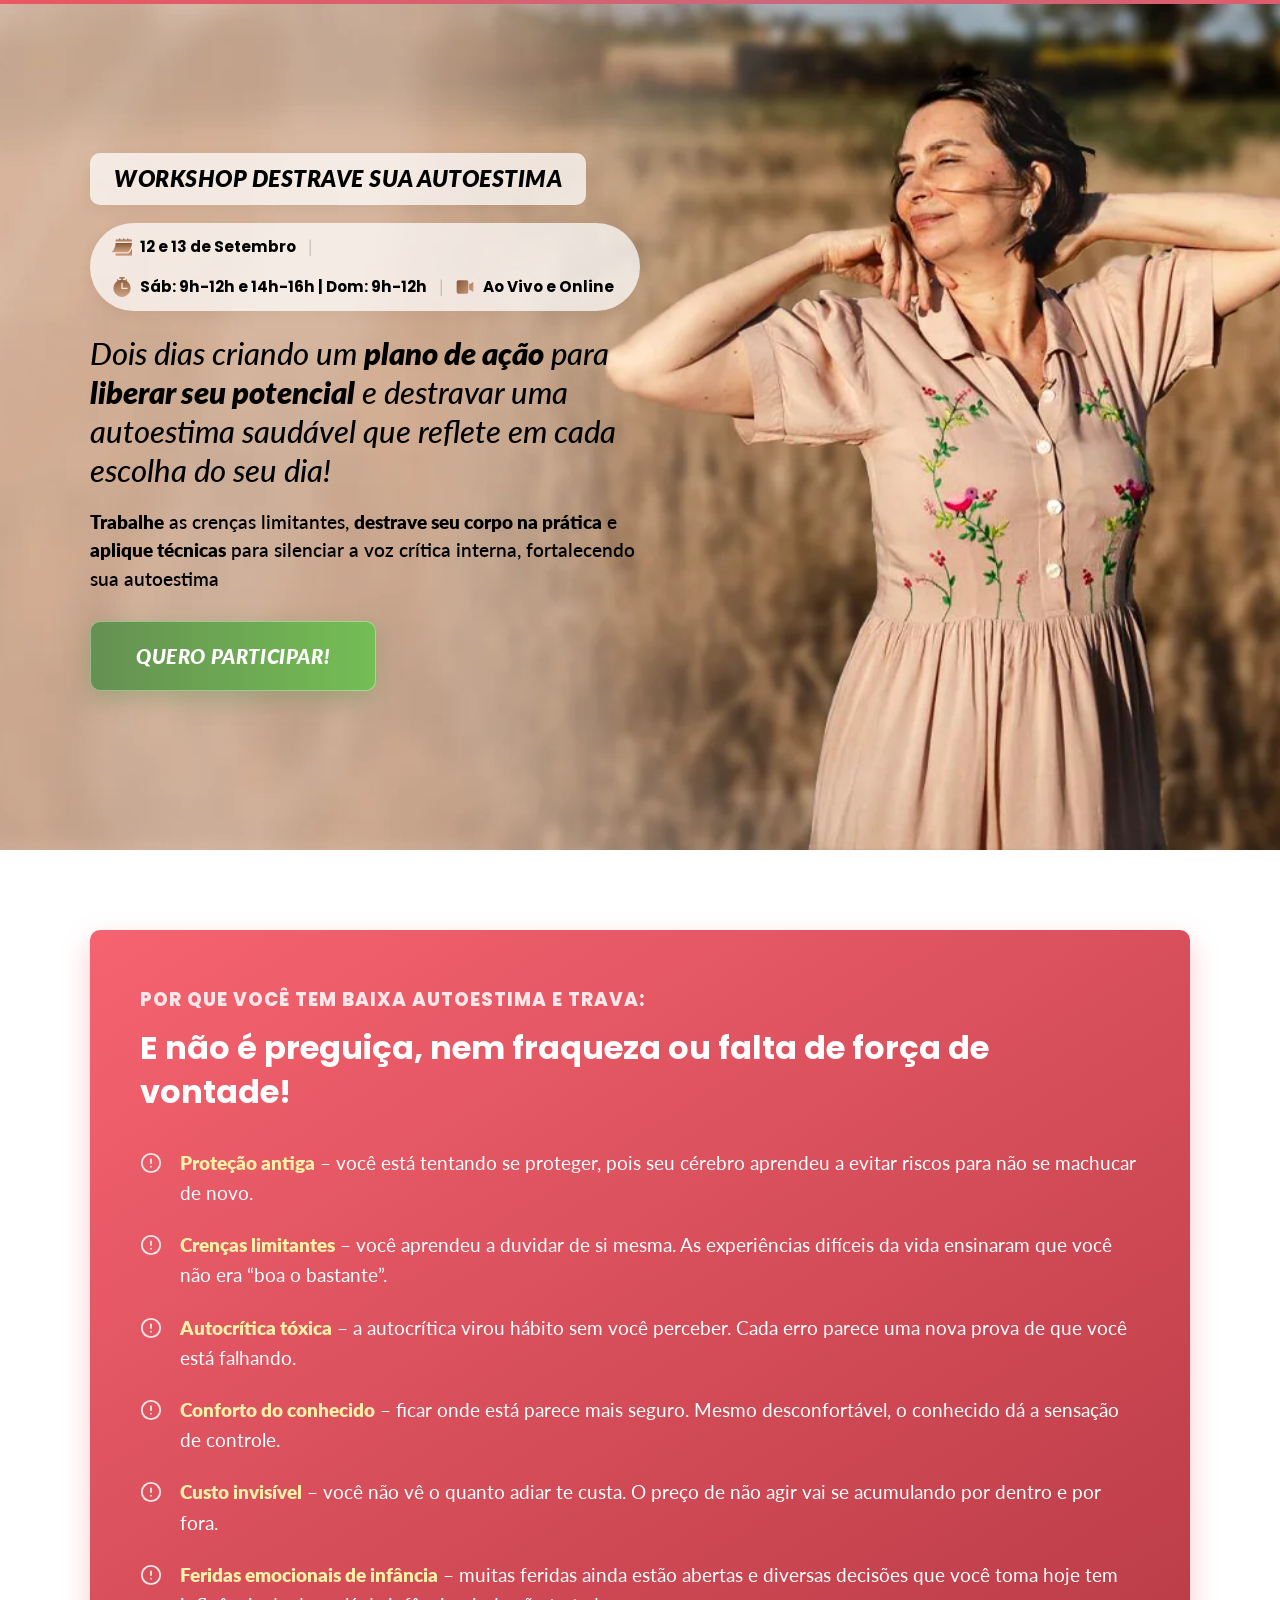
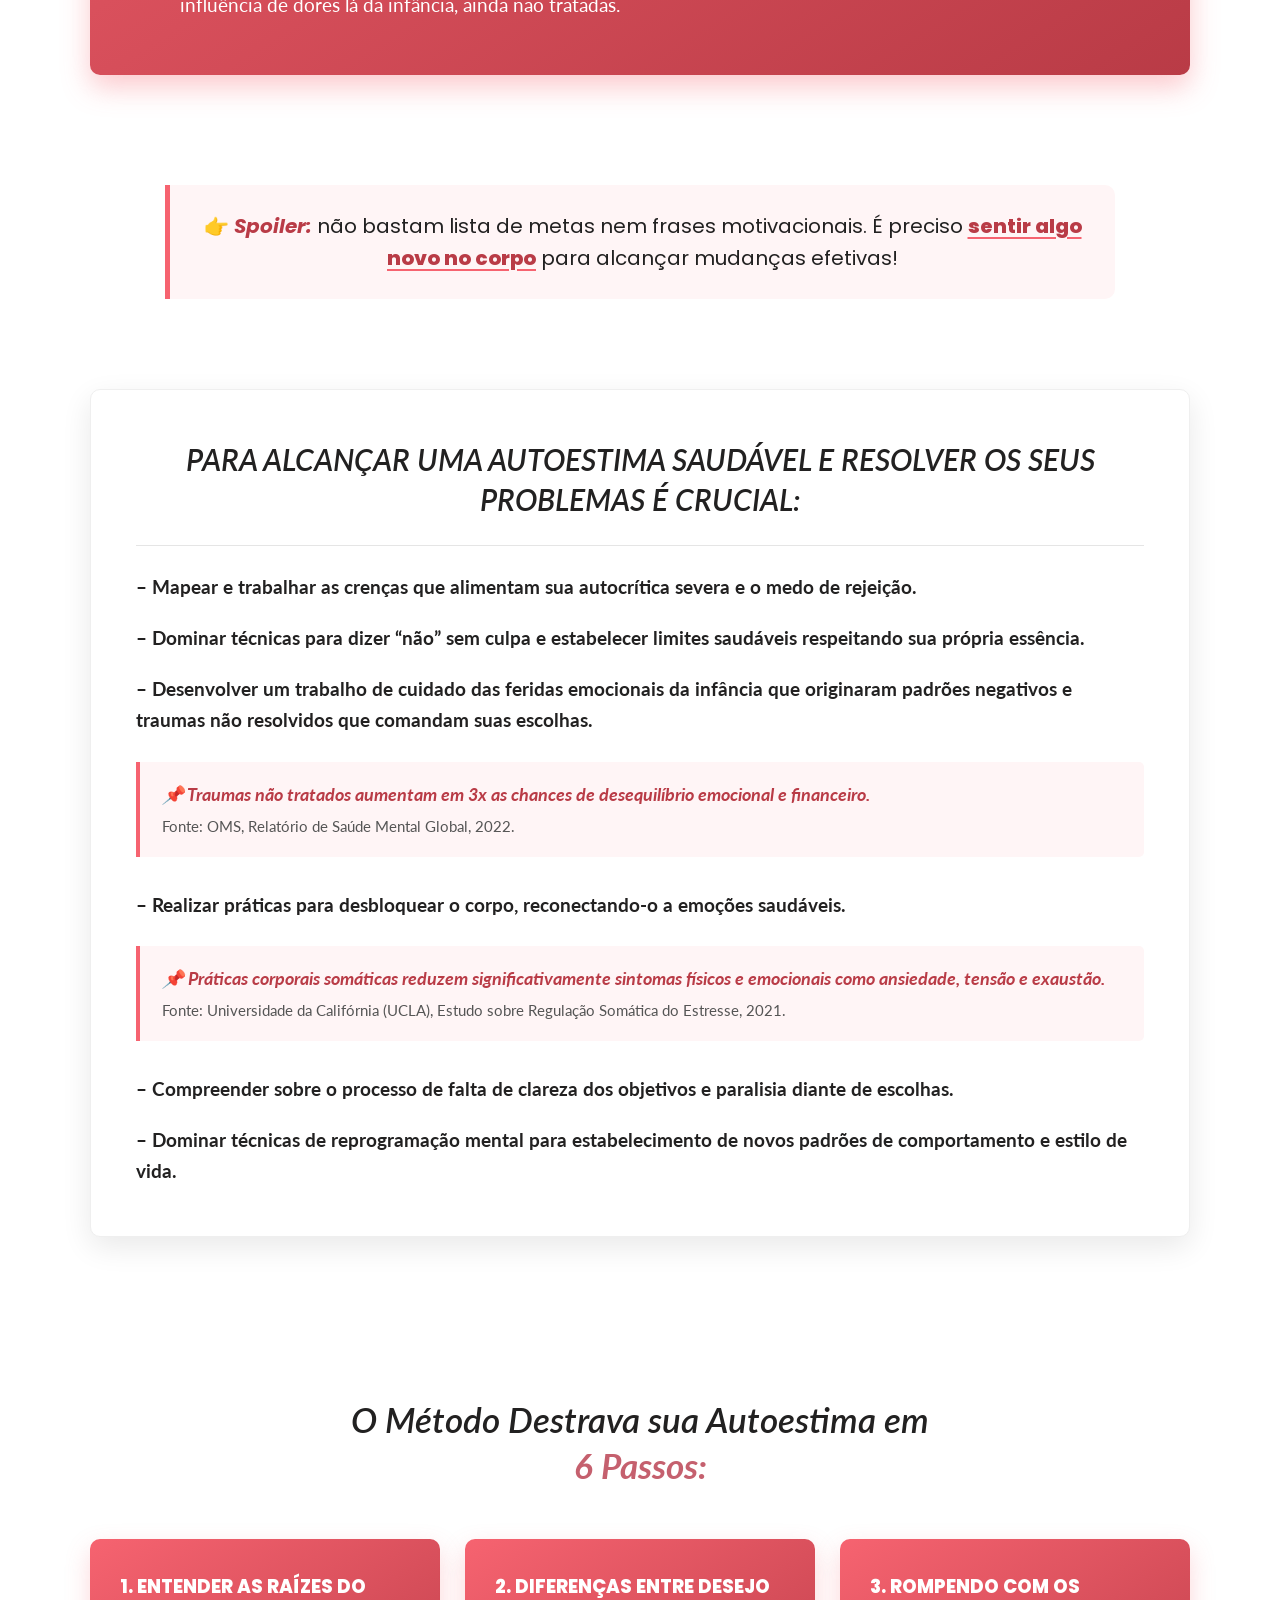
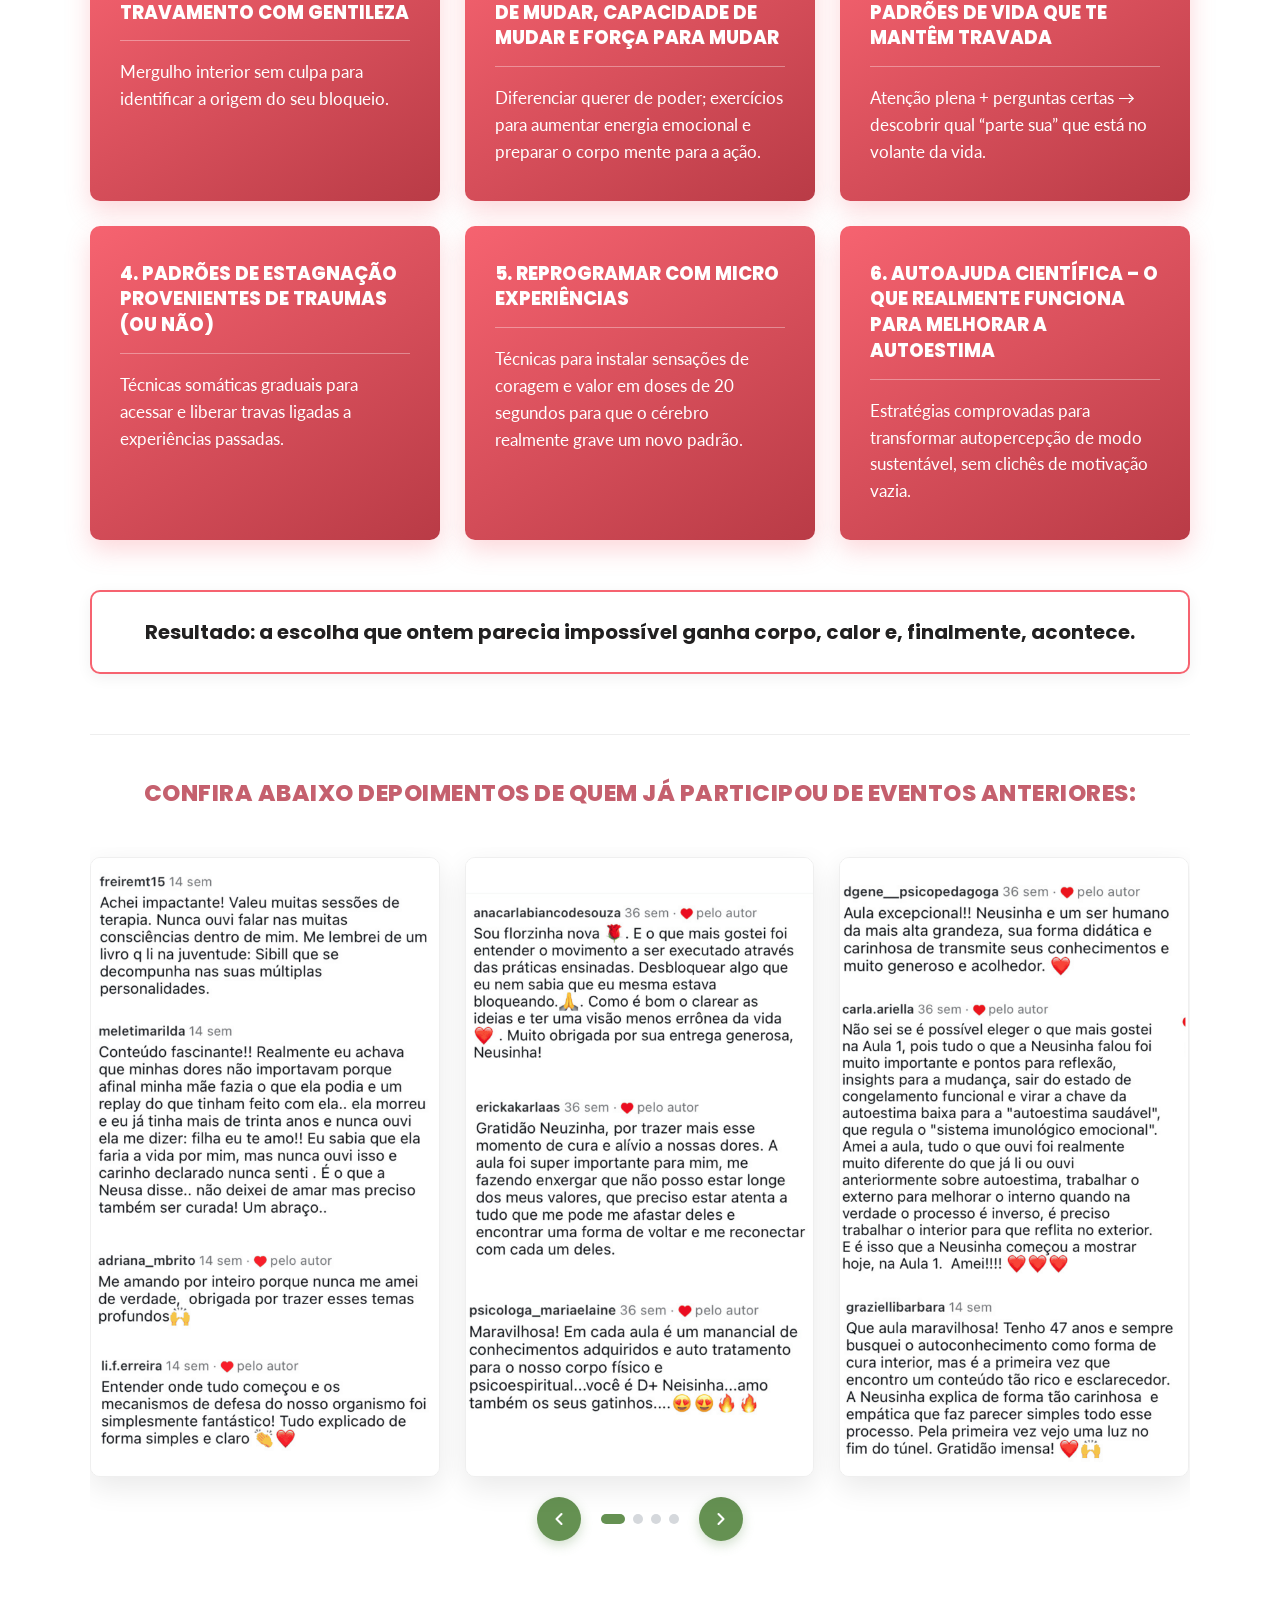
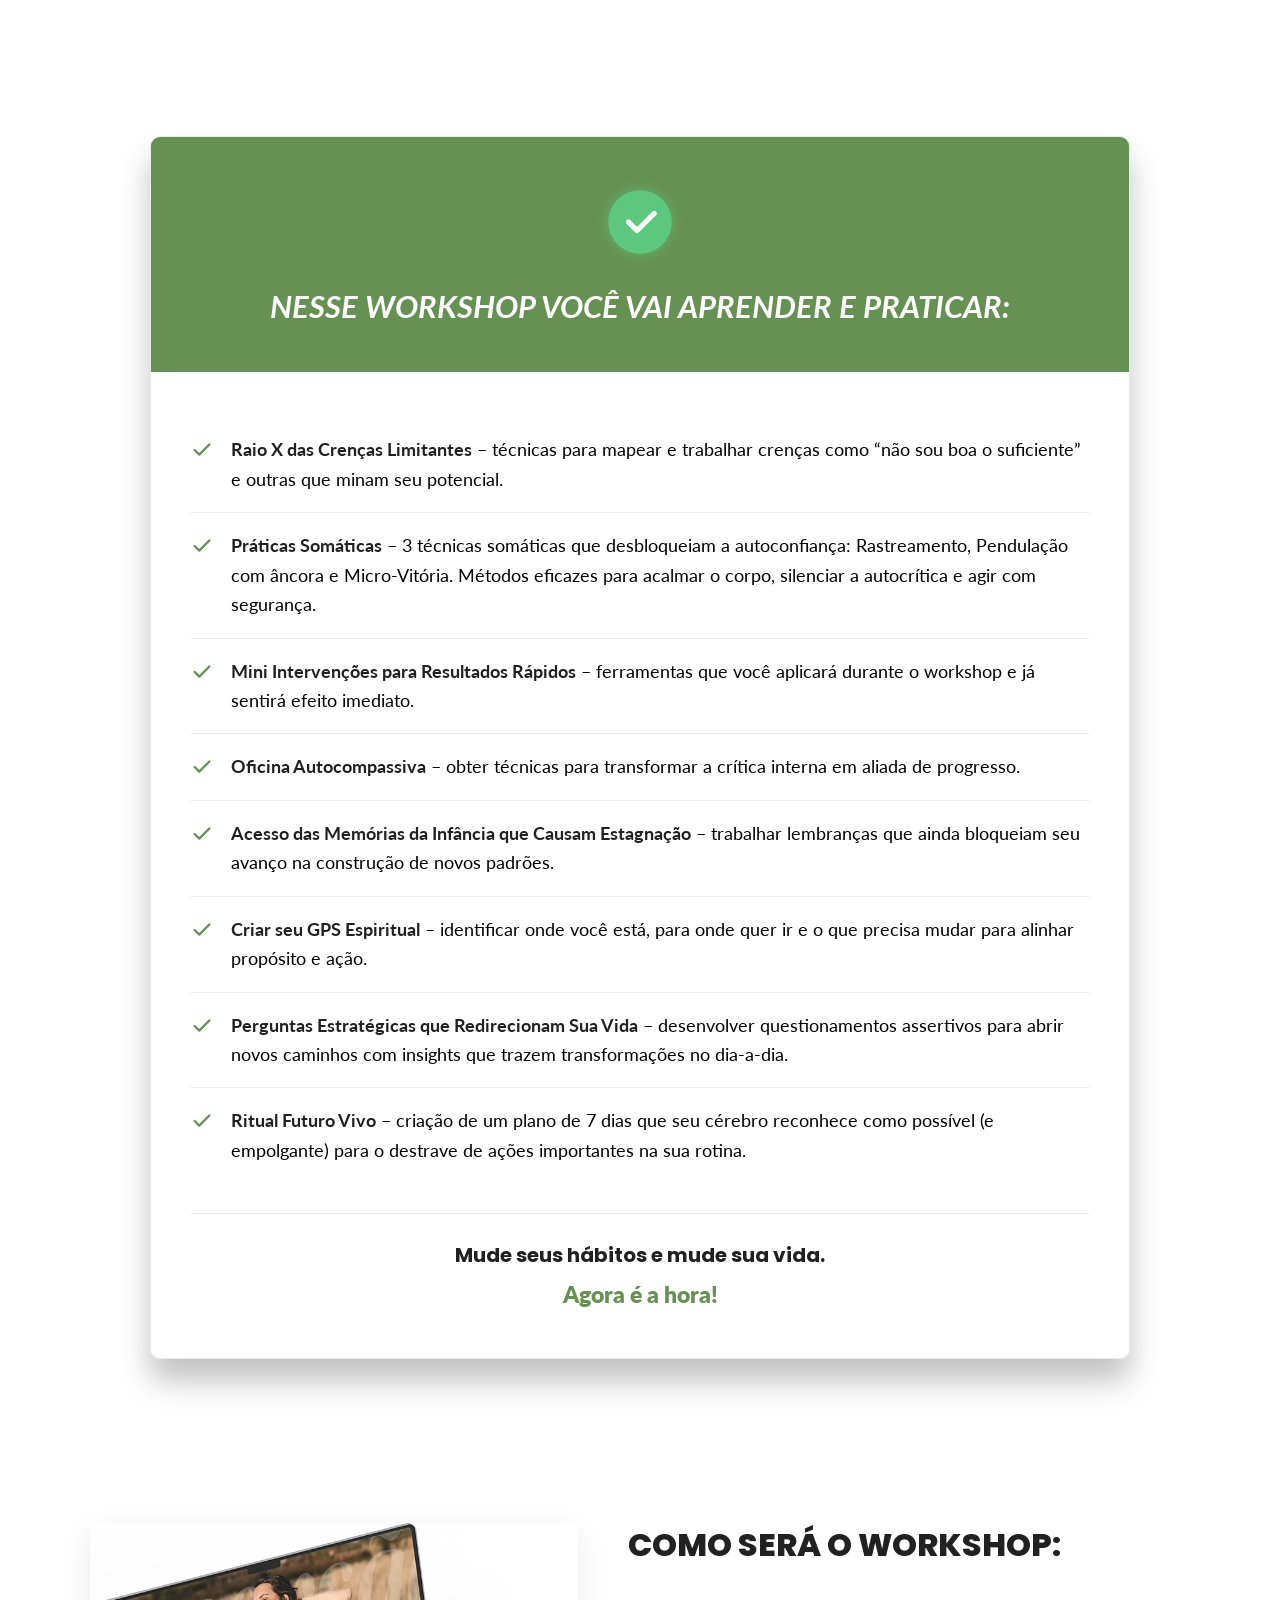
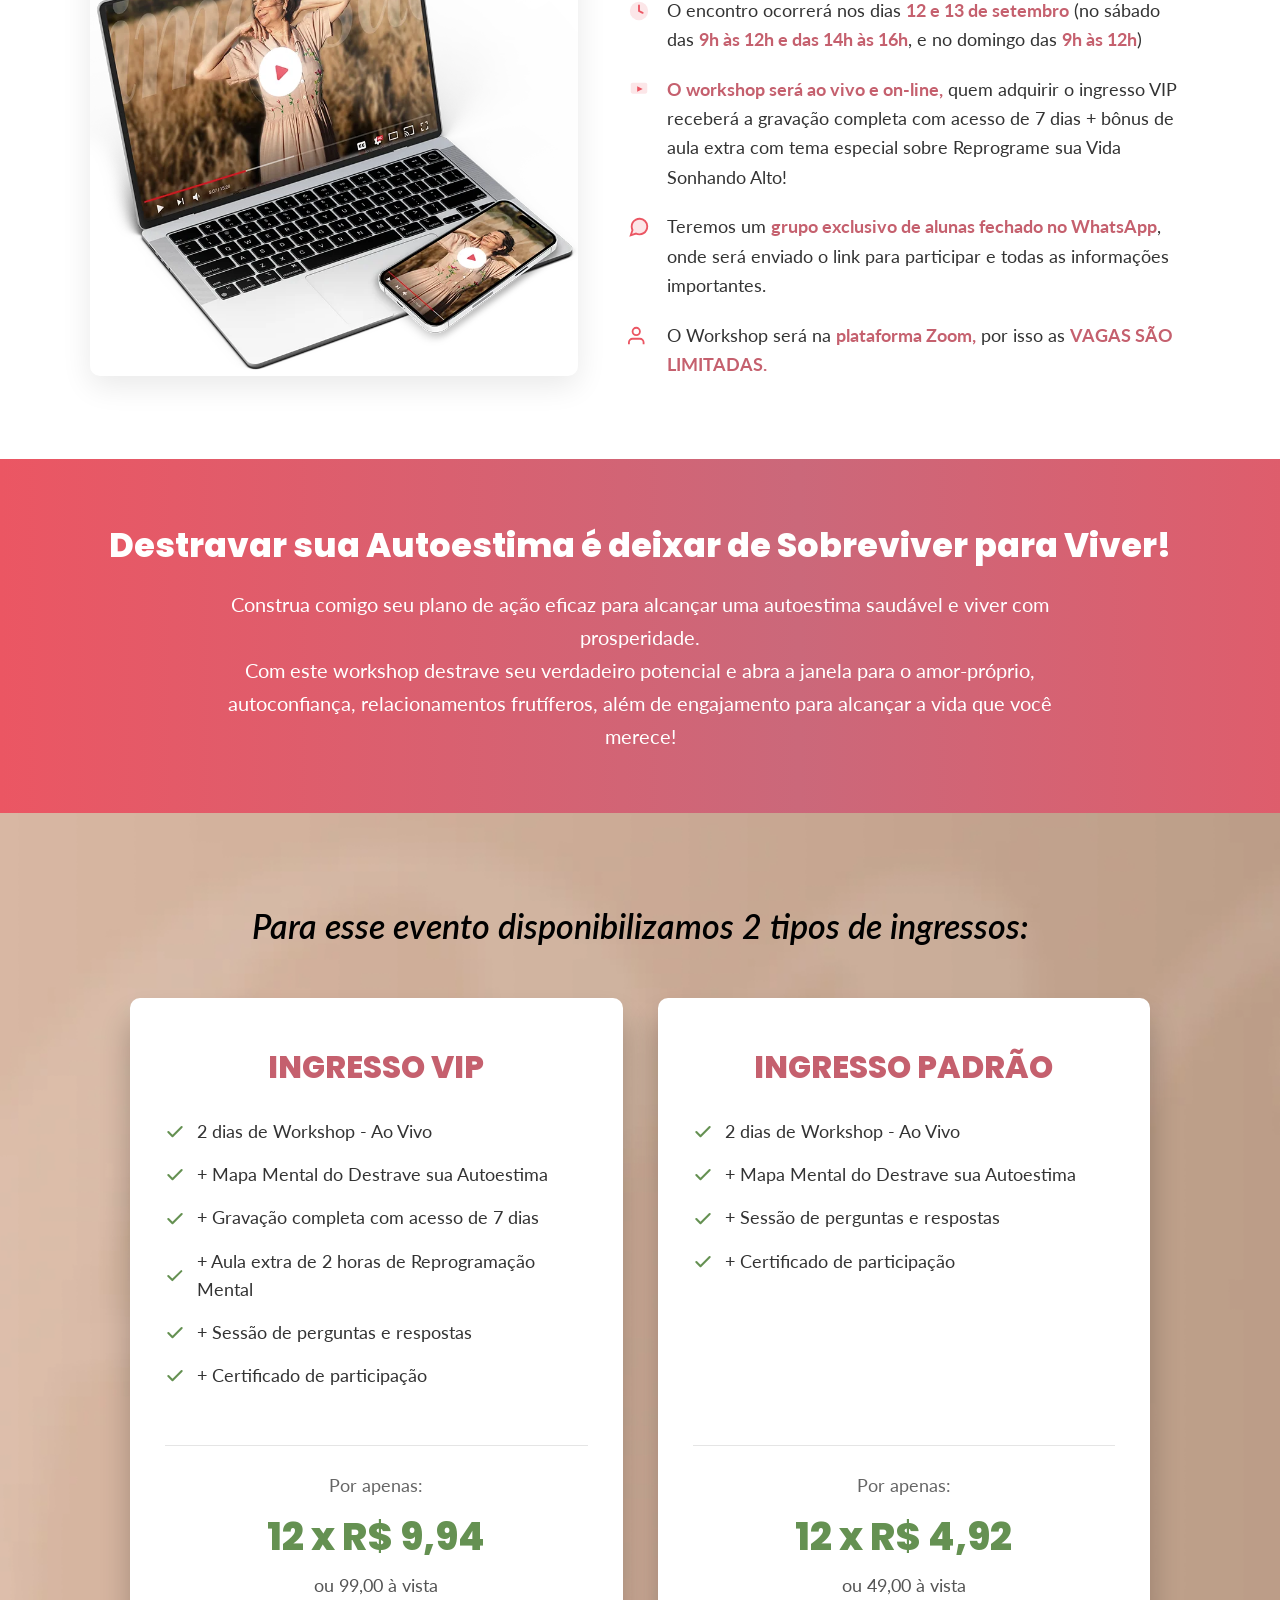
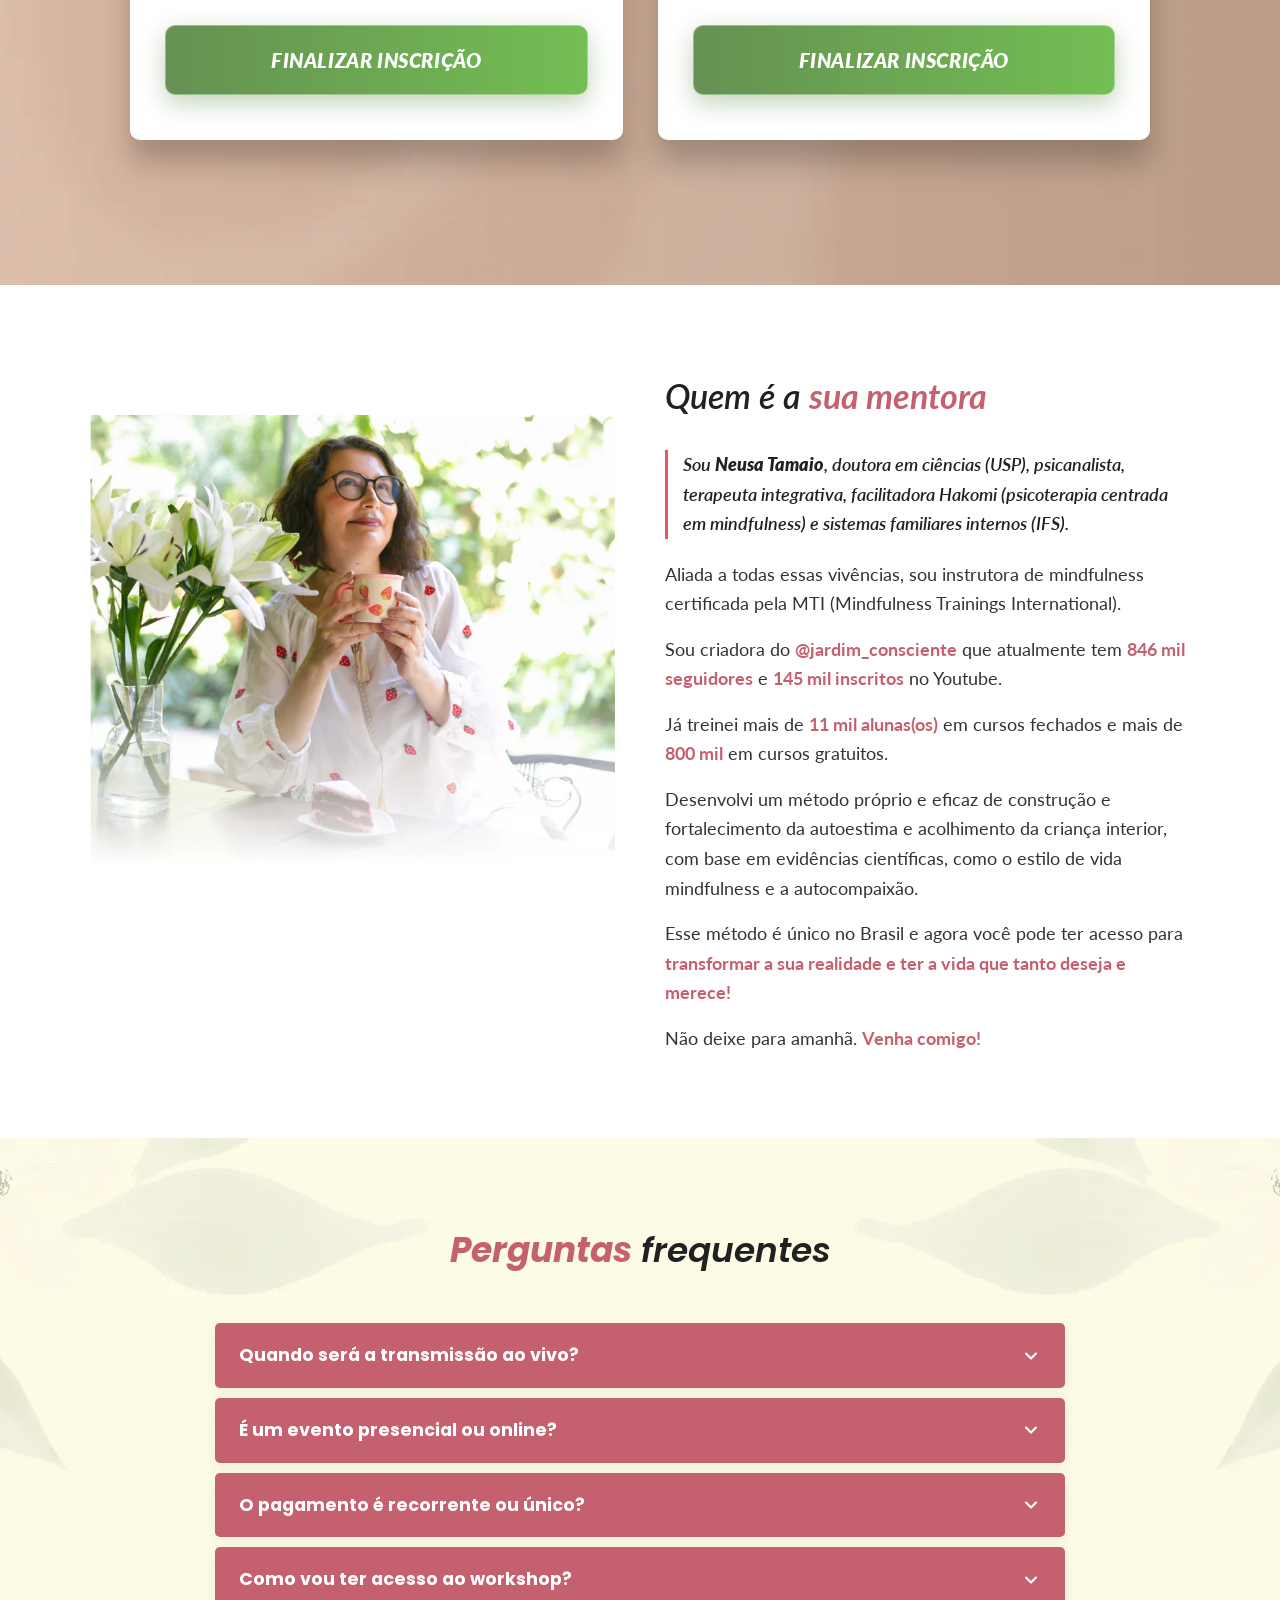
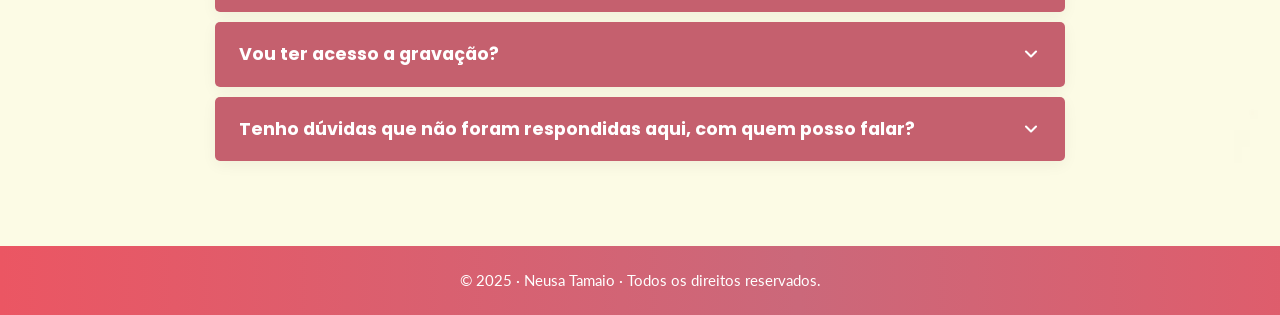
==== commit e5887d0a: "fix: mentor section 2-column grid layout faithful to original design" ====
--- a/index.html
+++ b/index.html
@@ -27,6 +27,24 @@
 
   <!-- Stylesheet -->
   <link rel="stylesheet" href="css/style.css">
+
+  <!-- Meta Pixel Code -->
+  <script>
+    !function(f,b,e,v,n,t,s)
+    {if(f.fbq)return;n=f.fbq=function(){n.callMethod?
+    n.callMethod.apply(n,arguments):n.queue.push(arguments)};
+    if(!f._fbq)f._fbq=n;n.push=n;n.loaded=!0;n.version='2.0';
+    n.queue=[];t=b.createElement(e);t.async=!0;
+    t.src=v;s=b.getElementsByTagName(e)[0];
+    s.parentNode.insertBefore(t,s)}(window, document,'script',
+    'https://connect.facebook.net/en_US/fbevents.js');
+    fbq('init', '957910730667452');
+    fbq('track', 'PageView');
+  </script>
+  <noscript><img height="1" width="1" style="display:none"
+    src="https://www.facebook.com/tr?id=957910730667452&ev=PageView&noscript=1"
+  /></noscript>
+  <!-- End Meta Pixel Code -->
 </head>
 <body>
 
@@ -560,40 +578,45 @@
     <!-- =========================================================================
          SECTION 10: QUEM É A SUA MENTORA
          ========================================================================= -->
-    <section class="section-mentor">
-      <div class="container">
-        <div class="mentor-content">
-          <h2 class="mentor-title">Quem é a <span class="color1">sua mentora</span></h2>
-          
-          <div class="mentor-quote-box">
-            <p class="mentor-quote-text">
-              Sou <strong>Neusa Tamaio</strong>, doutora em ciências (USP), psicanalista, terapeuta integrativa, facilitadora Hakomi (psicoterapia centrada em mindfulness) e sistemas familiares internos (IFS).
+    <section class="section-mentor" id="mentora">
+      <div class="container">
+        <div class="mentor-grid">
+          <div class="mentor-image-col">
+            <img src="images/132106.webp" alt="Neusa Tamaio - Sua Mentora" class="mentor-img" loading="lazy">
+          </div>
+          <div class="mentor-content">
+            <h2 class="mentor-title">Quem é a <span class="color1">sua mentora</span></h2>
+            
+            <div class="mentor-quote-box">
+              <p class="mentor-quote-text">
+                Sou <strong>Neusa Tamaio</strong>, doutora em ciências (USP), psicanalista, terapeuta integrativa, facilitadora Hakomi (psicoterapia centrada em mindfulness) e sistemas familiares internos (IFS).
+              </p>
+            </div>
+
+            <p class="mentor-desc">
+              Aliada a todas essas vivências, sou instrutora de mindfulness certificada pela MTI (Mindfulness Trainings International).
             </p>
-          </div>
-
-          <p class="mentor-desc">
-            Aliada a todas essas vivências, sou instrutora de mindfulness certificada pela MTI (Mindfulness Trainings International).
-          </p>
-
-          <p class="mentor-desc">
-            Sou criadora do <span class="color1">@jardim_consciente</span> que atualmente tem <strong class="color1">846 mil seguidores</strong> e <strong class="color1">145 mil inscritos</strong> no Youtube.
-          </p>
-
-          <p class="mentor-desc">
-            Já treinei mais de <strong class="color1">11 mil alunas(os)</strong> em cursos fechados e mais de <strong class="color1">800 mil</strong> em cursos gratuitos.
-          </p>
-
-          <p class="mentor-desc">
-            Desenvolvi um método próprio e eficaz de construção e fortalecimento da autoestima e acolhimento da criança interior, com base em evidências científicas, como o estilo de vida mindfulness e a autocompaixão.
-          </p>
-
-          <p class="mentor-desc">
-            Esse método é único no Brasil e agora você pode ter acesso para <span class="color1">transformar a sua realidade e ter a vida que tanto deseja e merece!</span>
-          </p>
-
-          <p class="mentor-desc">
-            Não deixe para amanhã. <span class="color1">Venha comigo!</span>
-          </p>
+
+            <p class="mentor-desc">
+              Sou criadora do <span class="color1">@jardim_consciente</span> que atualmente tem <strong class="color1">846 mil seguidores</strong> e <strong class="color1">145 mil inscritos</strong> no Youtube.
+            </p>
+
+            <p class="mentor-desc">
+              Já treinei mais de <strong class="color1">11 mil alunas(os)</strong> em cursos fechados e mais de <strong class="color1">800 mil</strong> em cursos gratuitos.
+            </p>
+
+            <p class="mentor-desc">
+              Desenvolvi um método próprio e eficaz de construção e fortalecimento da autoestima e acolhimento da criança interior, com base em evidências científicas, como o estilo de vida mindfulness e a autocompaixão.
+            </p>
+
+            <p class="mentor-desc">
+              Esse método é único no Brasil e agora você pode ter acesso para <span class="color1">transformar a sua realidade e ter a vida que tanto deseja e merece!</span>
+            </p>
+
+            <p class="mentor-desc">
+              Não deixe para amanhã. <span class="color1">Venha comigo!</span>
+            </p>
+          </div>
         </div>
       </div>
     </section>
--- a/css/style.css
+++ b/css/style.css
@@ -965,26 +965,35 @@
 
 .section-mentor {
   background-color: var(--bg-white);
-  background-image: url('../images/132306.webp');
-  background-position: center right;
-  background-repeat: no-repeat;
-  background-size: cover;
-  padding: 80px 0;
-  display: flex;
+  padding: 85px 0;
+  position: relative;
+}
+
+.mentor-grid {
+  display: grid;
+  grid-template-columns: 1fr 1fr;
   align-items: center;
-  min-height: 750px;
+  gap: 50px;
+}
+
+.mentor-image-col {
+  display: flex;
+  justify-content: center;
+  align-items: center;
+}
+
+.mentor-img {
+  width: 100%;
+  max-width: 530px;
+  height: auto;
+  display: block;
 }
 
 .mentor-content {
-  max-width: 580px;
+  width: 100%;
   display: flex;
   flex-direction: column;
-  gap: 18px;
-  background: #FFFFFF;
-  padding: 40px;
-  border-radius: var(--radius-md);
-  box-shadow: var(--shadow-md);
-  border: 1px solid #EFEFEF;
+  gap: 16px;
 }
 
 .mentor-title {
@@ -1171,6 +1180,10 @@
   
   .carousel-slide {
     flex: 0 0 calc(50% - 13px);
+  }
+
+  .mentor-grid {
+    gap: 30px;
   }
 }
 
@@ -1285,25 +1298,21 @@
   }
   
   .section-mentor {
-    background-color: var(--bg-white);
-    background-image: url('../images/132106.webp');
-    background-position: top center;
-    background-repeat: no-repeat;
-    background-size: 100% auto;
-    padding-top: 73%;
-    padding-bottom: 30px;
-    padding-left: 14px;
-    padding-right: 14px;
-    min-height: auto;
-    display: block;
-  }
-  
+    padding: 50px 0 35px;
+  }
+
+  .mentor-grid {
+    grid-template-columns: 1fr;
+    gap: 25px;
+  }
+
+  .mentor-img {
+    max-width: 360px;
+    margin: 0 auto;
+  }
+
   .mentor-content {
-    max-width: 100%;
-    background: #FFFFFF;
-    border-radius: 10px;
-    padding: 30px 20px;
-    box-shadow: 0 10px 30px rgba(0, 0, 0, 0.08);
+    padding: 0 10px;
   }
 
   .mentor-quote-box {
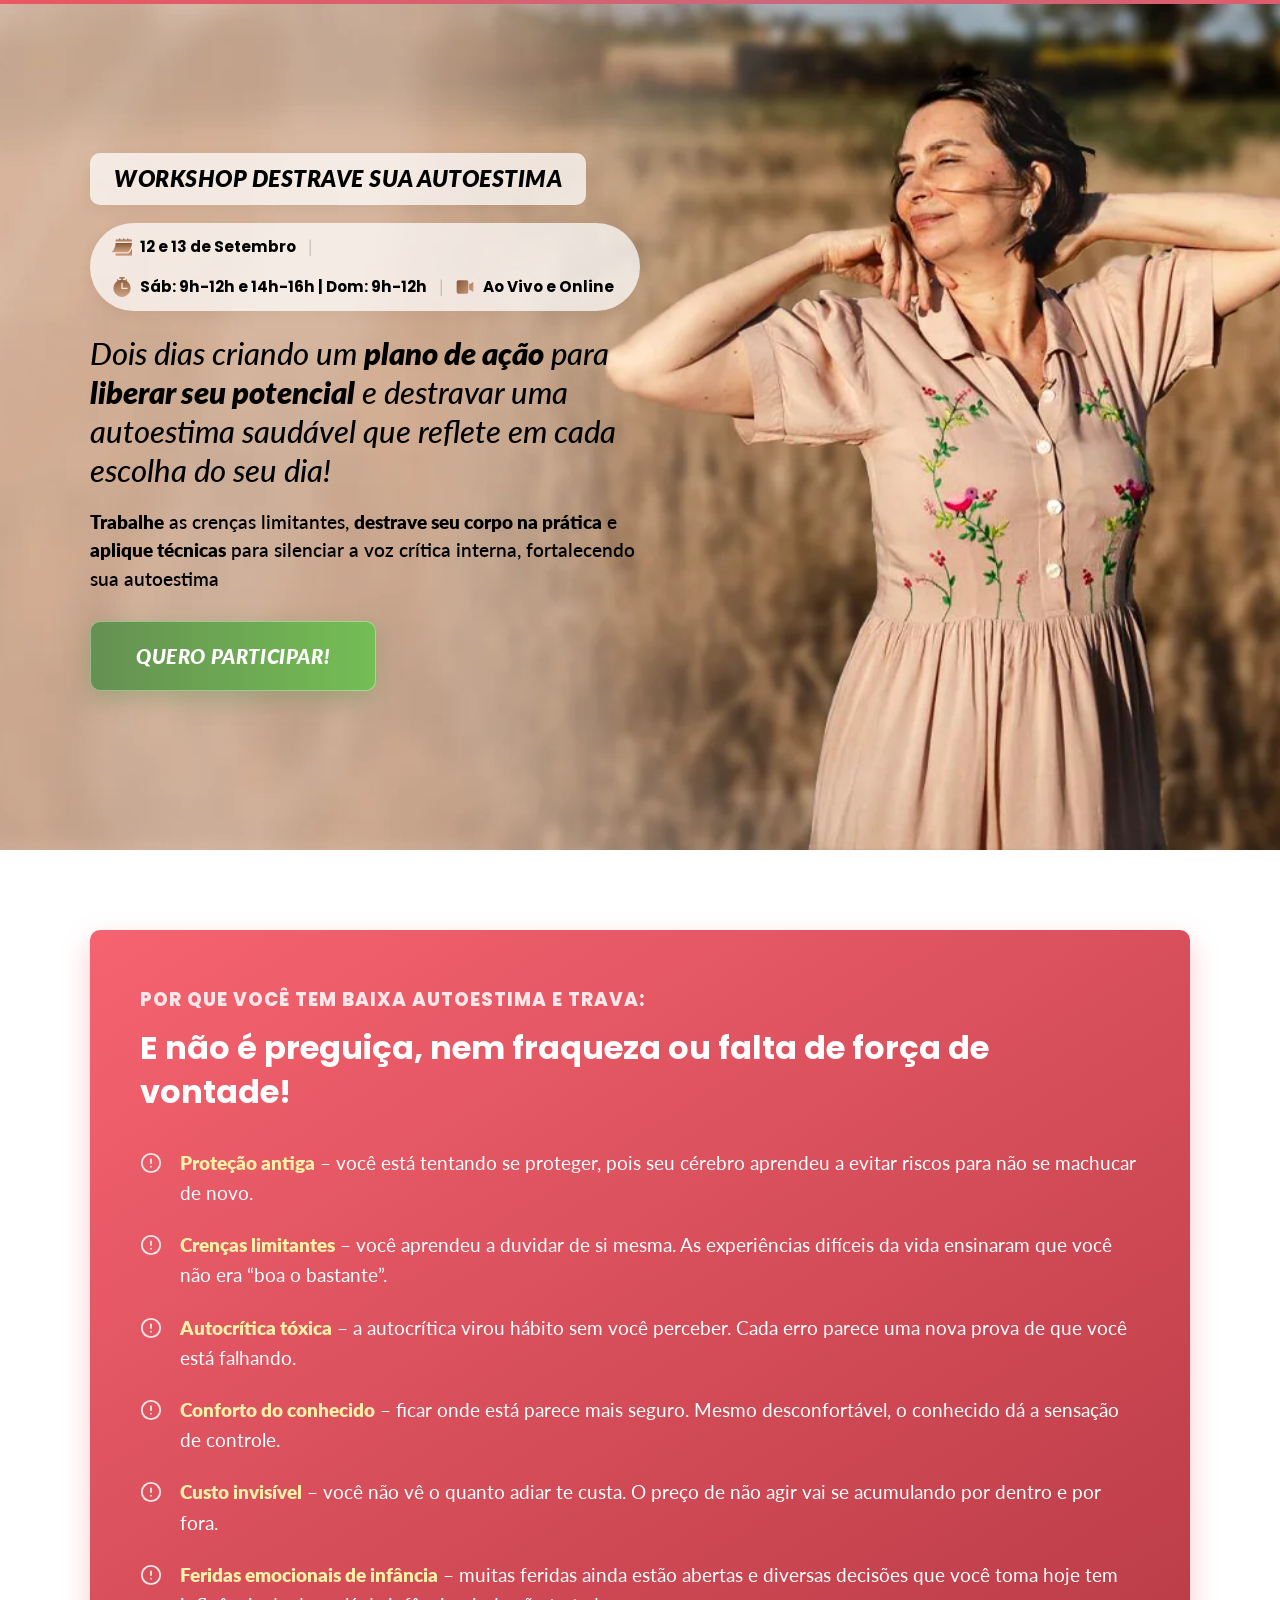
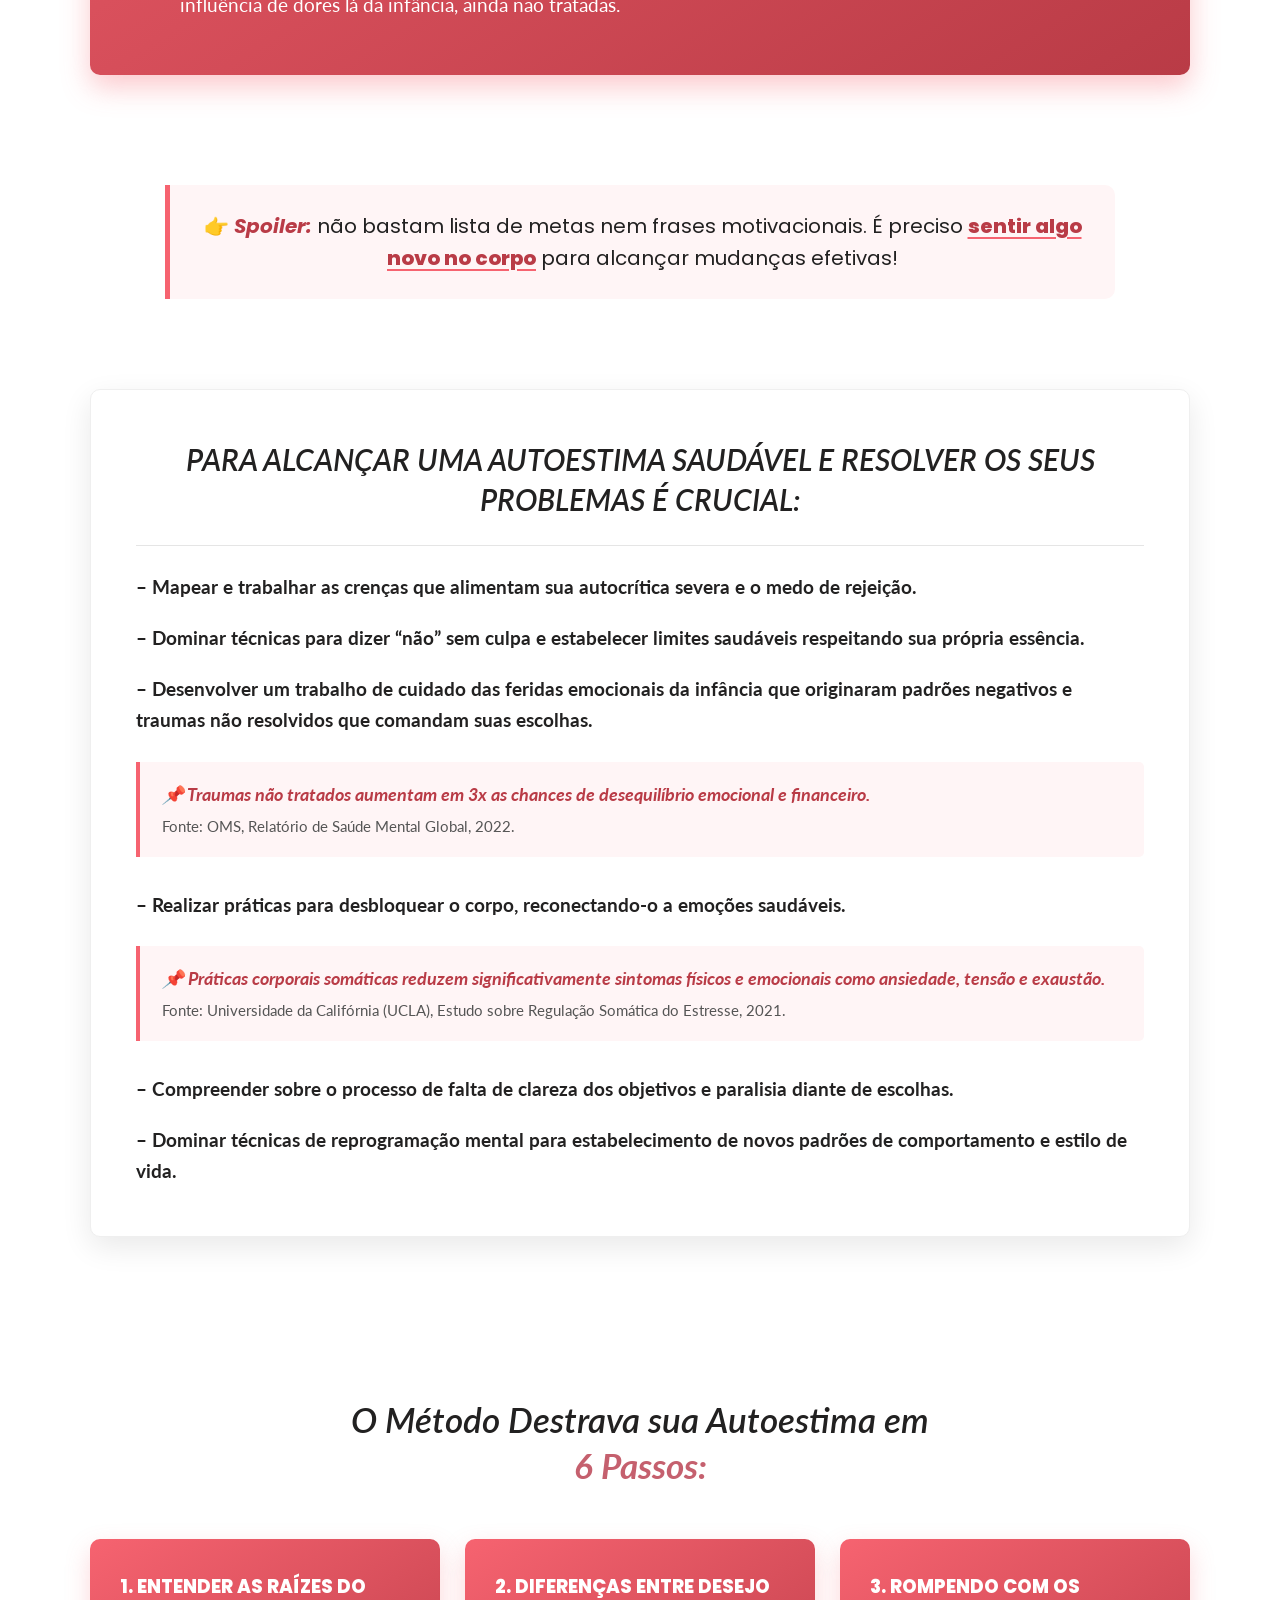
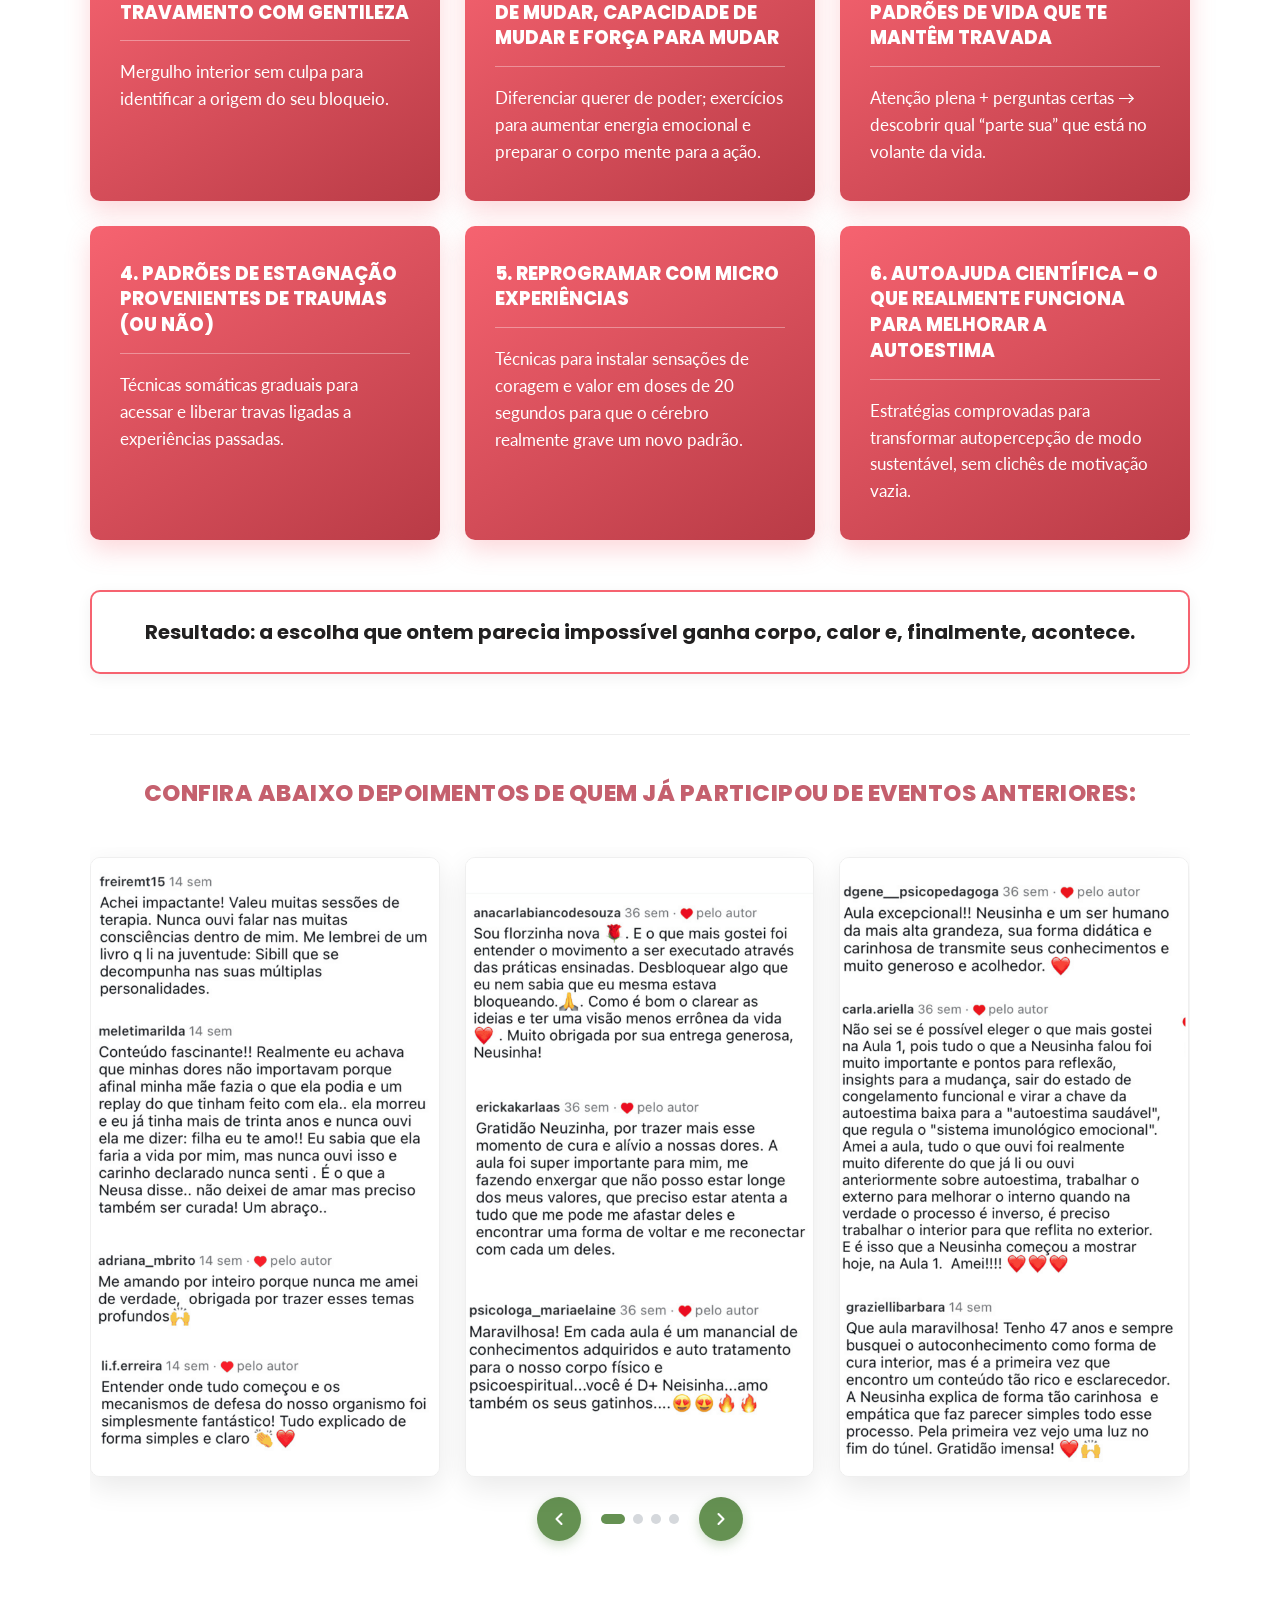
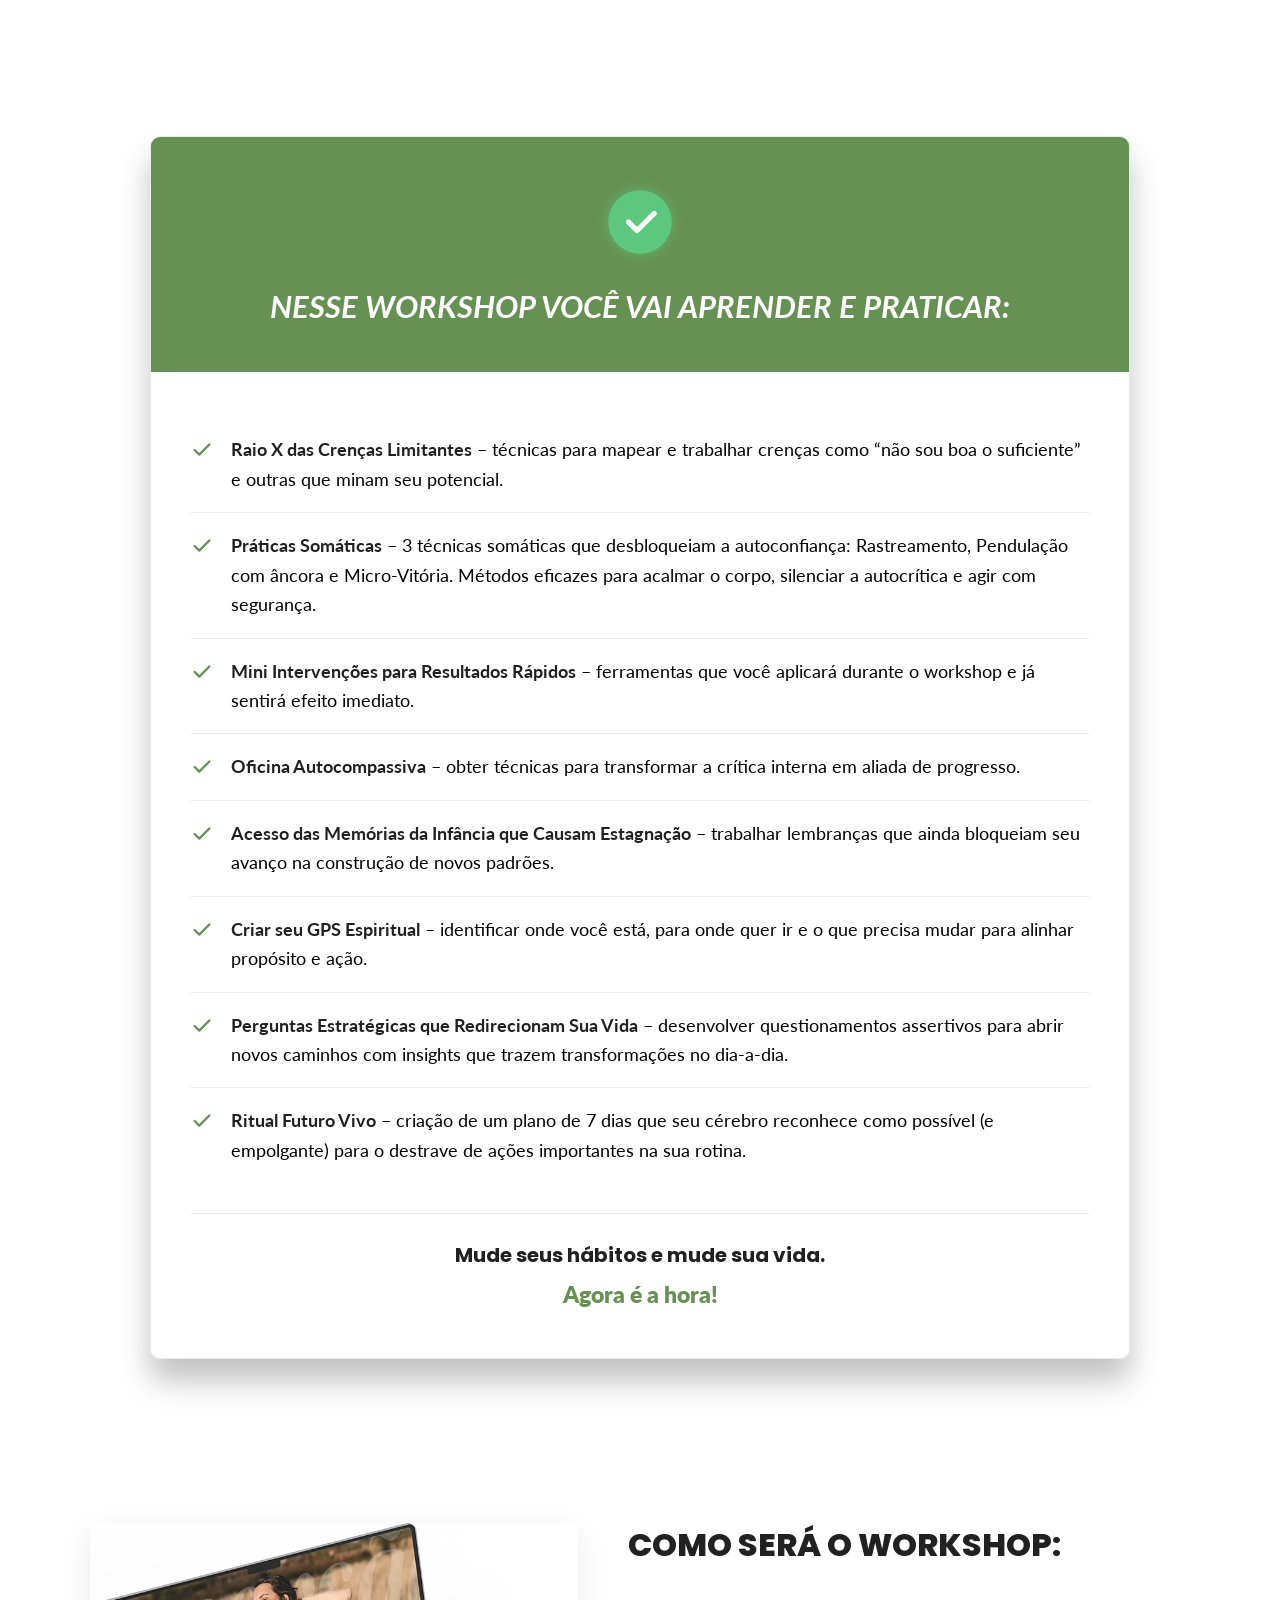
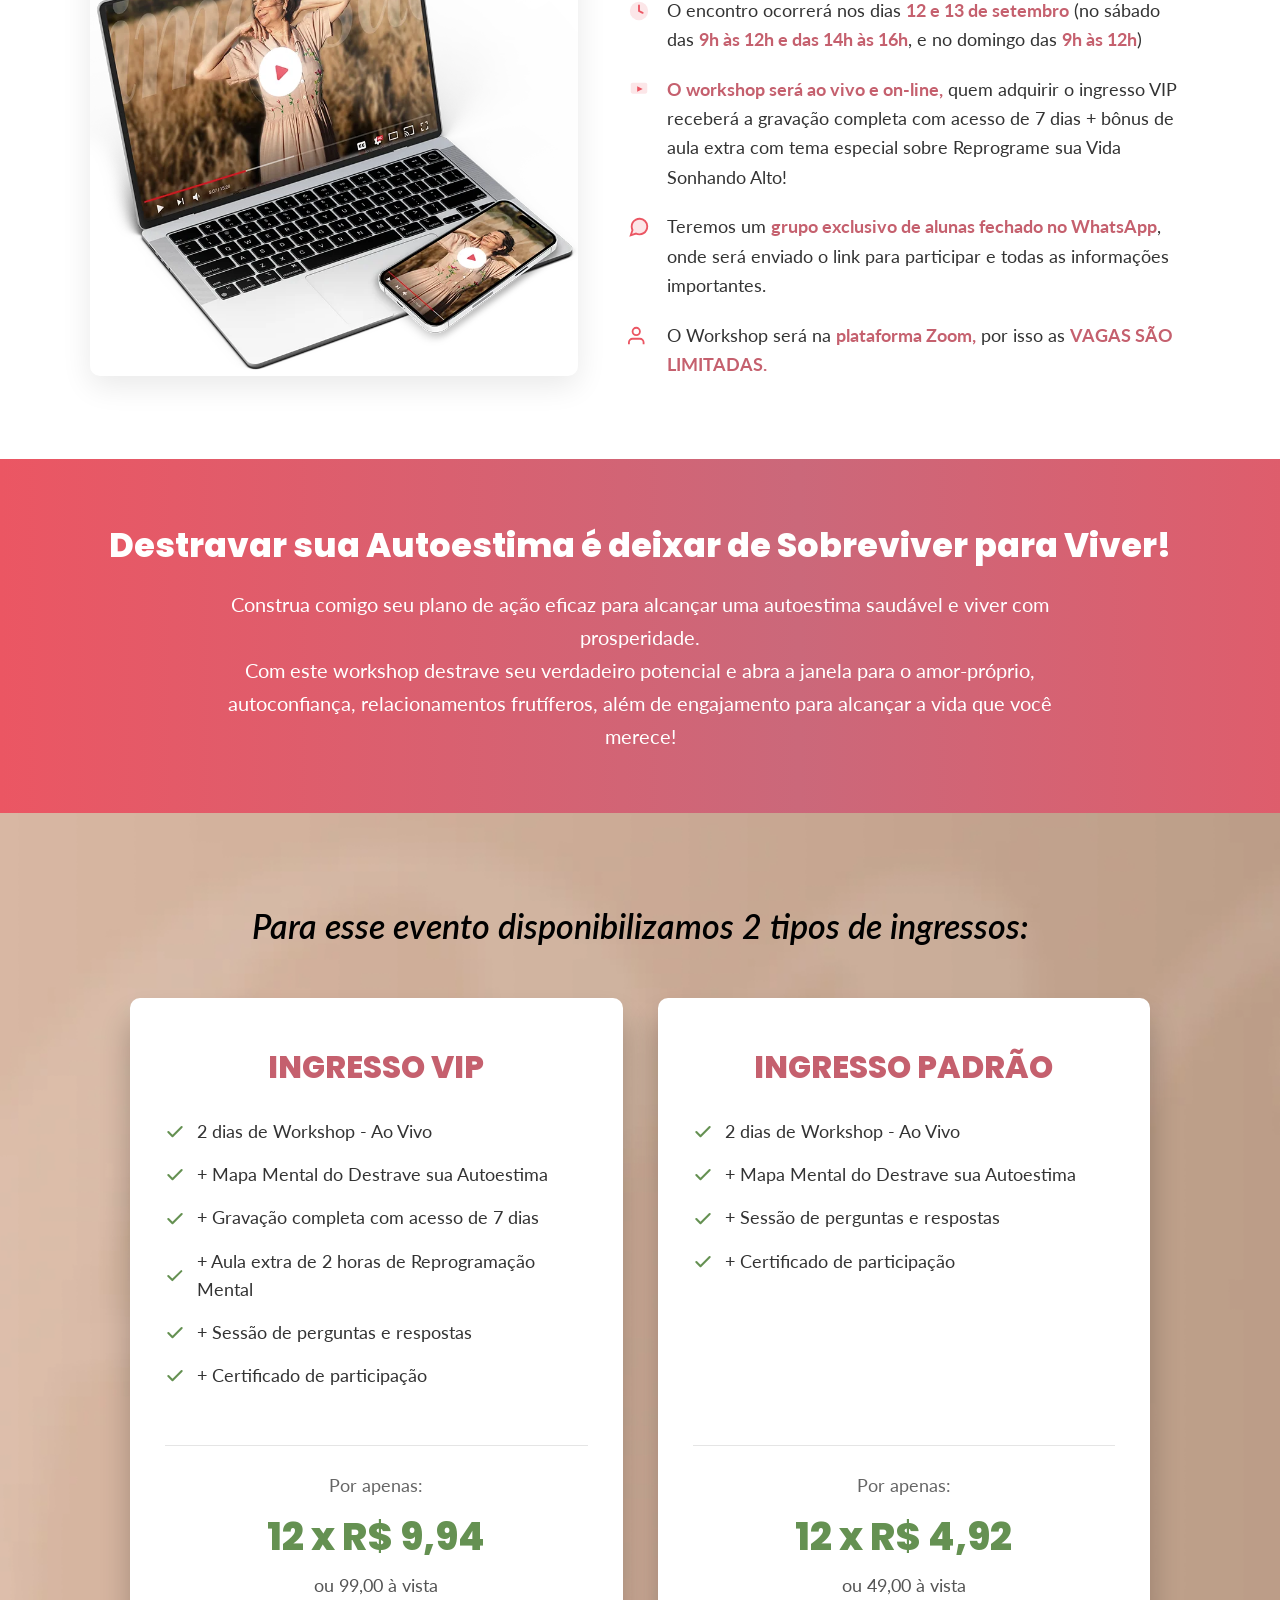
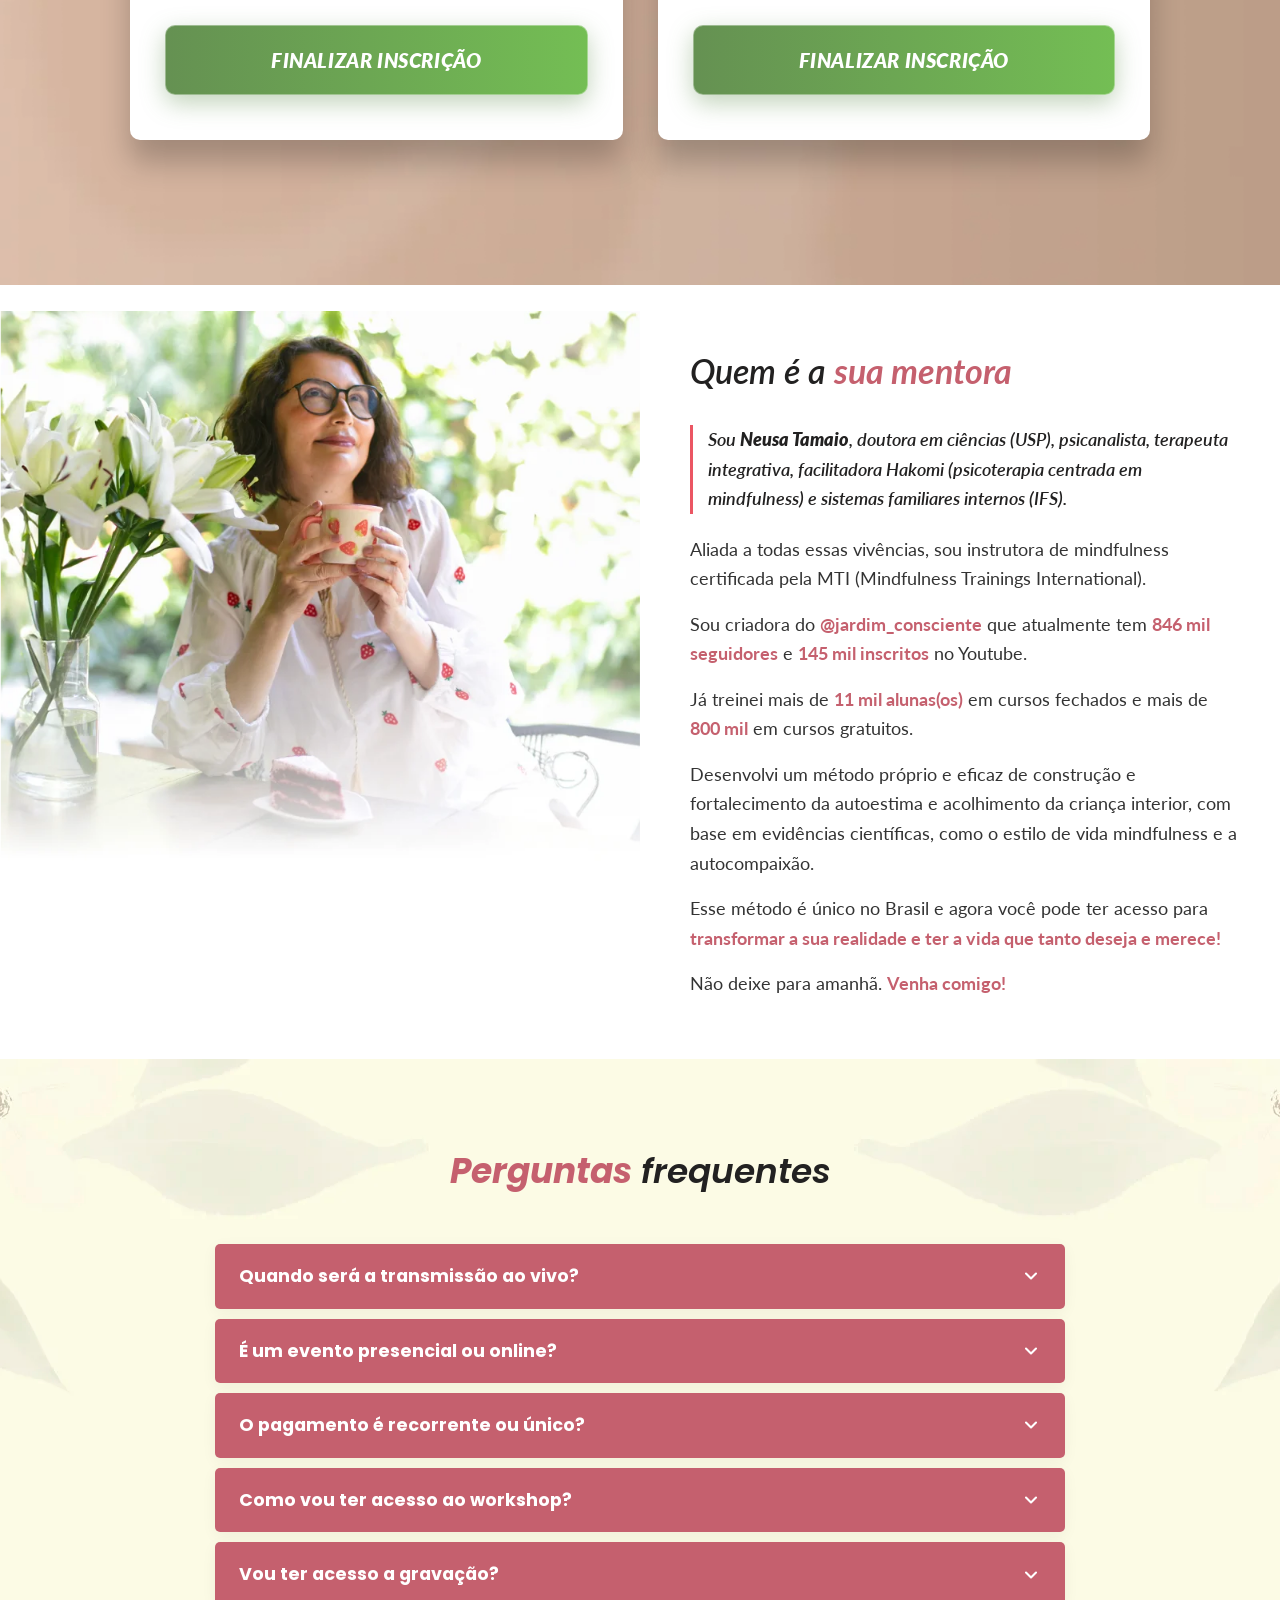
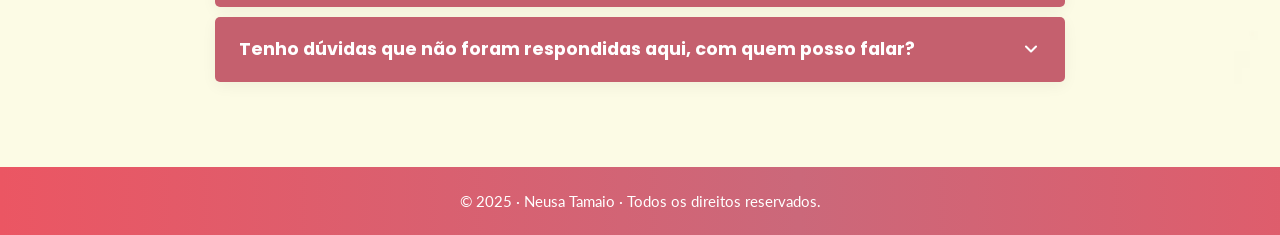
==== commit 21e5346d: "fix: desktop mentor image 100% full-bleed to the left edge" ====
--- a/index.html
+++ b/index.html
@@ -579,11 +579,11 @@
          SECTION 10: QUEM É A SUA MENTORA
          ========================================================================= -->
     <section class="section-mentor" id="mentora">
-      <div class="container">
-        <div class="mentor-grid">
-          <div class="mentor-image-col">
-            <img src="images/132106.webp" alt="Neusa Tamaio - Sua Mentora" class="mentor-img" loading="lazy">
-          </div>
+      <div class="mentor-wrapper">
+        <div class="mentor-image-col">
+          <img src="images/132106.webp" alt="Neusa Tamaio - Sua Mentora" class="mentor-img" loading="lazy">
+        </div>
+        <div class="mentor-content-col">
           <div class="mentor-content">
             <h2 class="mentor-title">Quem é a <span class="color1">sua mentora</span></h2>
             
--- a/css/style.css
+++ b/css/style.css
@@ -965,31 +965,49 @@
 
 .section-mentor {
   background-color: var(--bg-white);
-  padding: 85px 0;
+  padding: 0;
+  width: 100%;
+  overflow: hidden;
   position: relative;
 }
 
-.mentor-grid {
-  display: grid;
-  grid-template-columns: 1fr 1fr;
+.mentor-wrapper {
+  display: flex;
   align-items: center;
-  gap: 50px;
+  width: 100%;
+  min-height: 720px;
 }
 
 .mentor-image-col {
-  display: flex;
-  justify-content: center;
-  align-items: center;
+  flex: 0 0 50%;
+  width: 50%;
+  max-width: 50%;
+  display: flex;
+  justify-content: flex-start;
+  align-items: stretch;
 }
 
 .mentor-img {
   width: 100%;
-  max-width: 530px;
   height: auto;
+  max-height: 850px;
+  object-fit: cover;
+  object-position: left center;
   display: block;
 }
 
+.mentor-content-col {
+  flex: 0 0 50%;
+  width: 50%;
+  max-width: 50%;
+  display: flex;
+  justify-content: flex-start;
+  align-items: center;
+  padding: 60px 40px 60px 50px;
+}
+
 .mentor-content {
+  max-width: 580px;
   width: 100%;
   display: flex;
   flex-direction: column;
@@ -1182,8 +1200,8 @@
     flex: 0 0 calc(50% - 13px);
   }
 
-  .mentor-grid {
-    gap: 30px;
+  .mentor-content-col {
+    padding: 40px 25px;
   }
 }
 
@@ -1298,21 +1316,45 @@
   }
   
   .section-mentor {
-    padding: 50px 0 35px;
-  }
-
-  .mentor-grid {
-    grid-template-columns: 1fr;
-    gap: 25px;
+    padding: 0 0 35px 0;
+  }
+
+  .mentor-wrapper {
+    flex-direction: column;
+    min-height: auto;
+    width: 100%;
+  }
+
+  .mentor-image-col {
+    flex: 0 0 100%;
+    width: 100%;
+    max-width: 100%;
   }
 
   .mentor-img {
-    max-width: 360px;
-    margin: 0 auto;
+    width: 100%;
+    max-height: none;
+    display: block;
+    margin: 0;
+  }
+
+  .mentor-content-col {
+    flex: 0 0 100%;
+    width: 100%;
+    max-width: 100%;
+    padding: 0;
   }
 
   .mentor-content {
-    padding: 0 10px;
+    position: relative;
+    z-index: 2;
+    margin: -70px 14px 0 14px;
+    width: calc(100% - 28px);
+    max-width: 100%;
+    background: #FFFFFF;
+    border-radius: 14px;
+    padding: 30px 18px 25px;
+    box-shadow: 0 10px 30px rgba(0, 0, 0, 0.08);
   }
 
   .mentor-quote-box {
